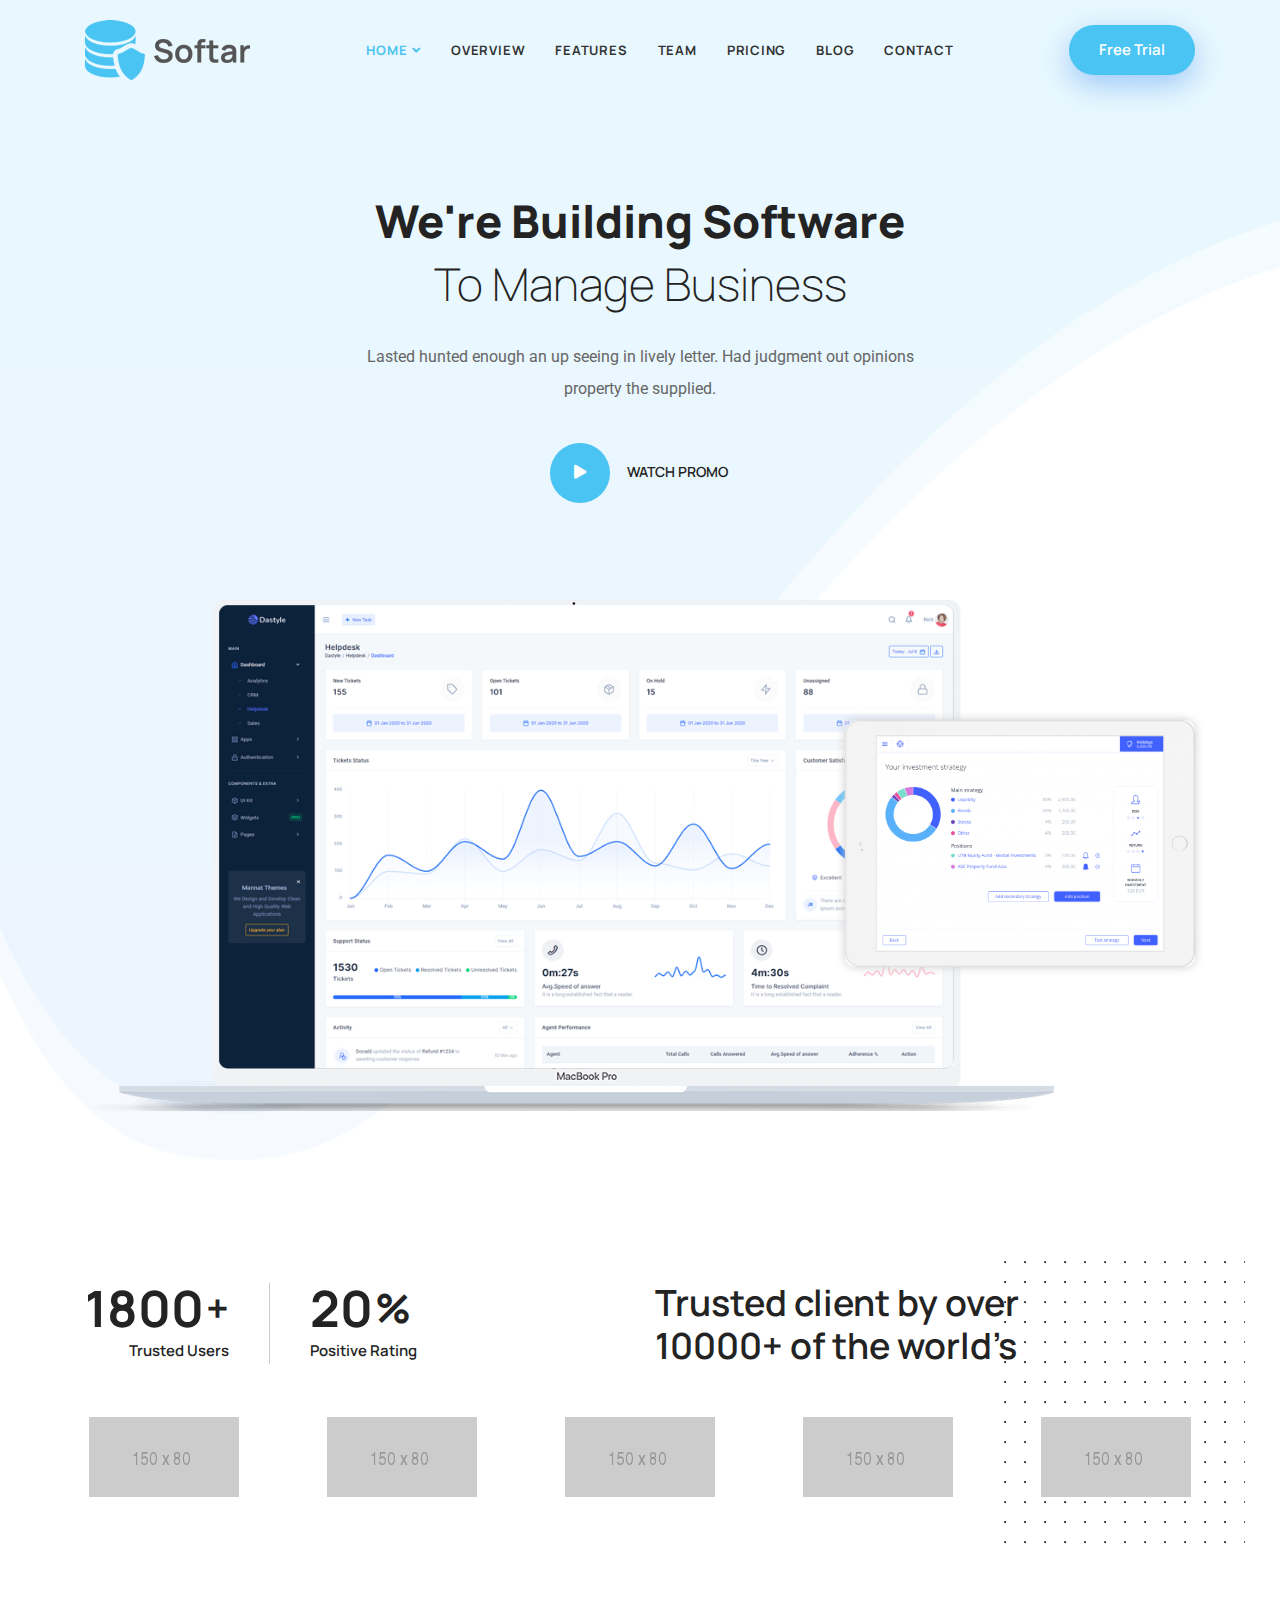
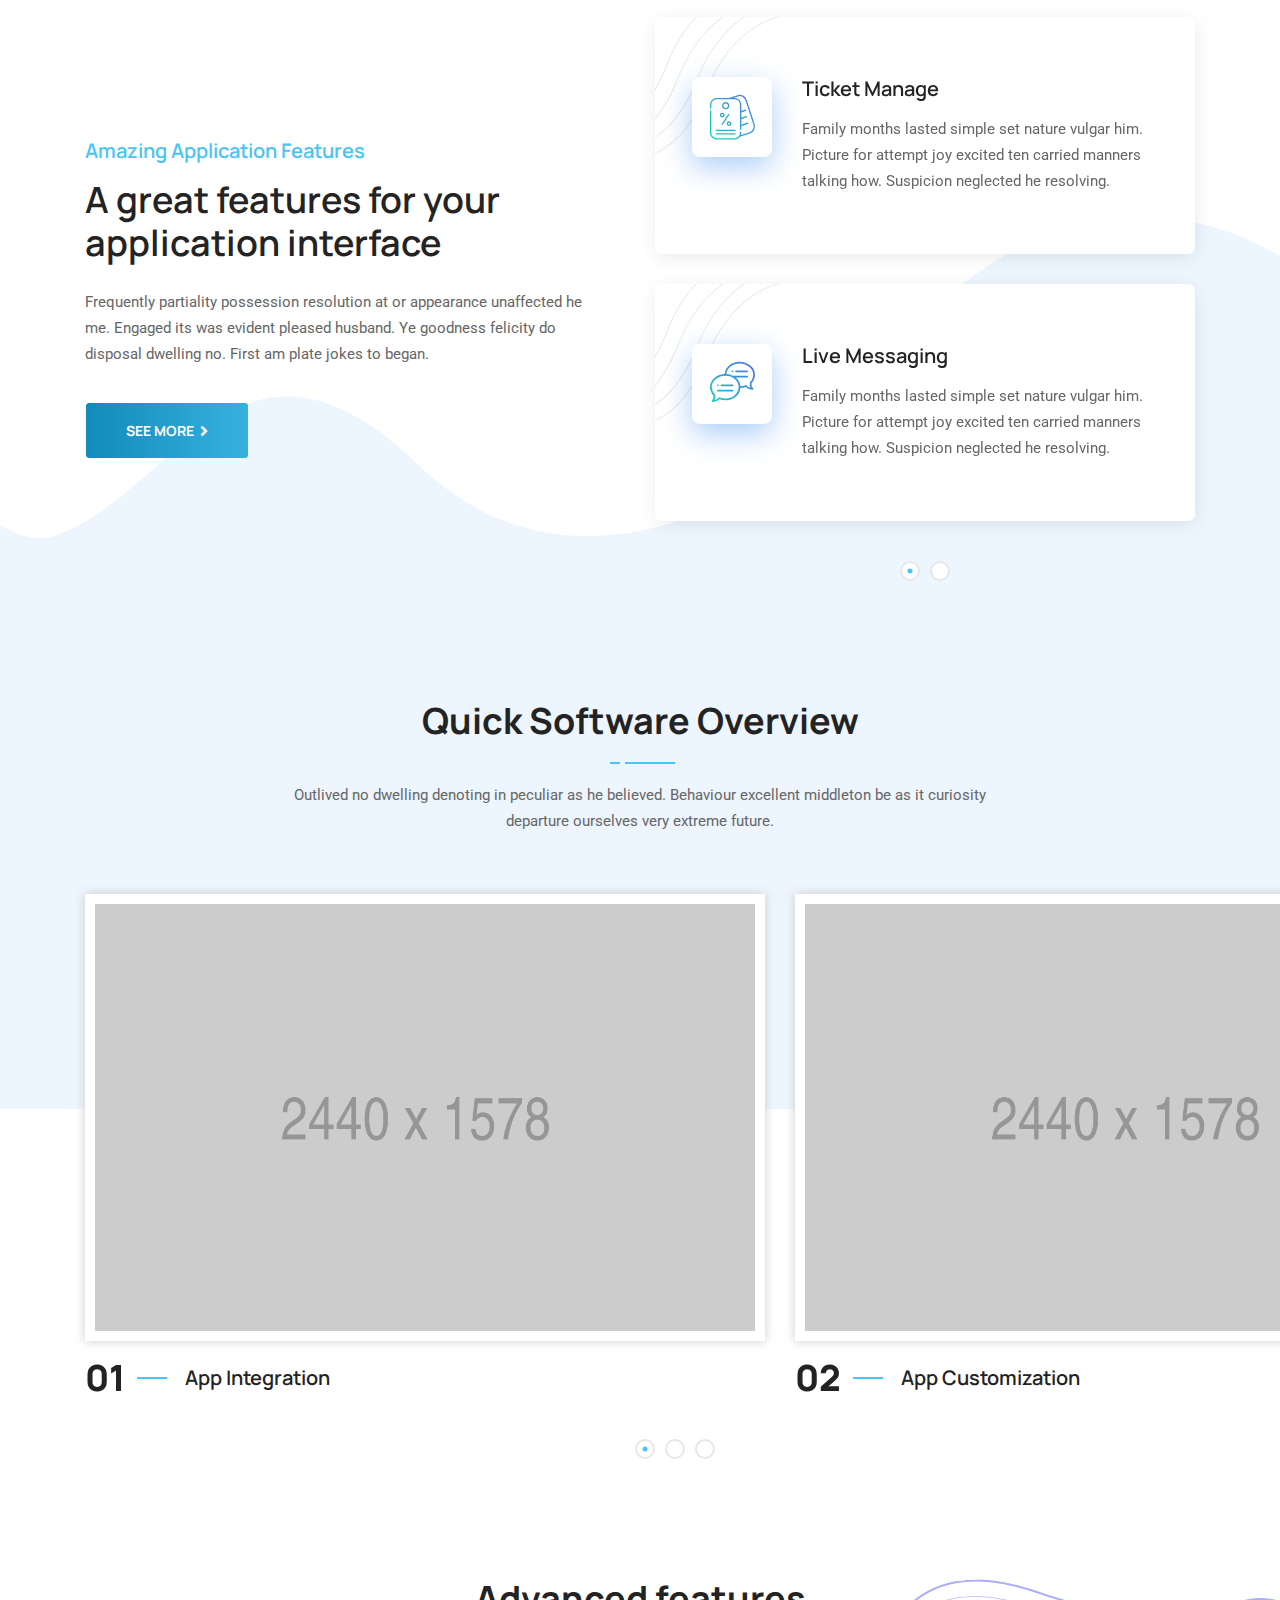
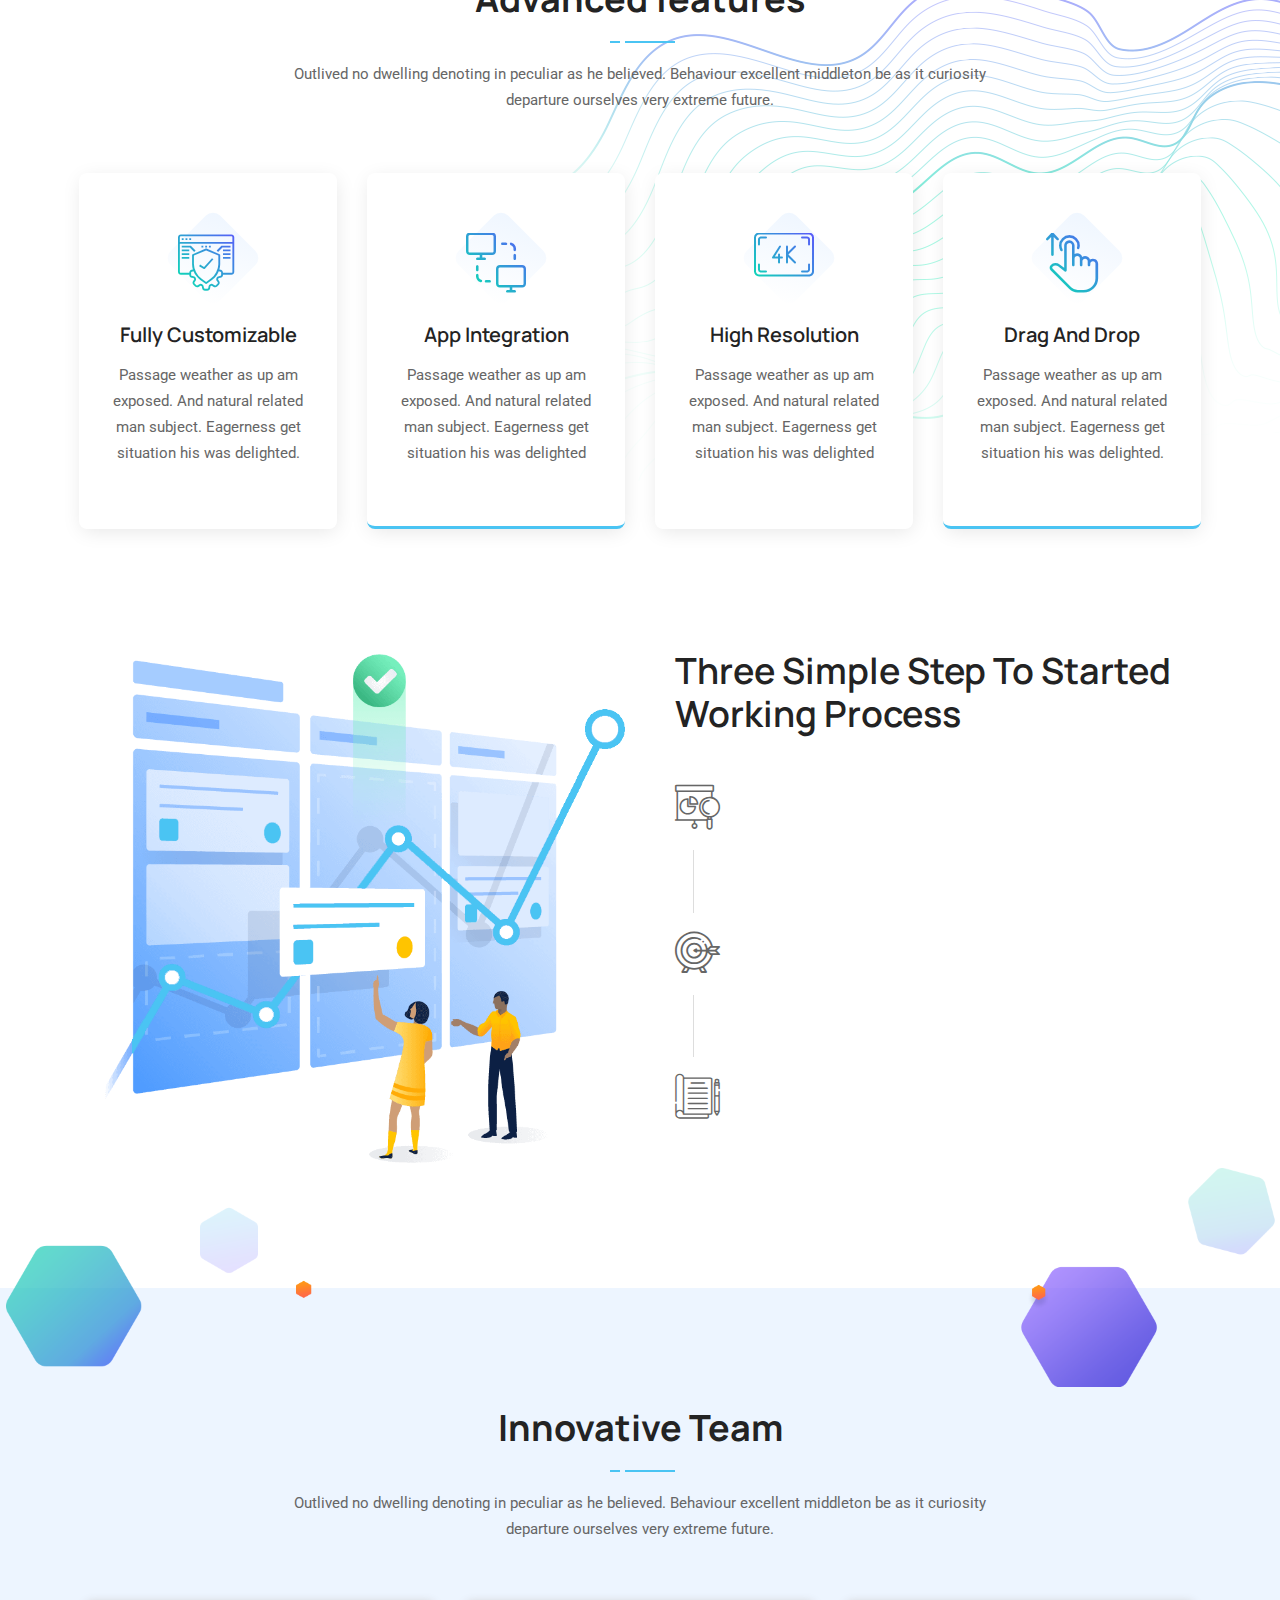
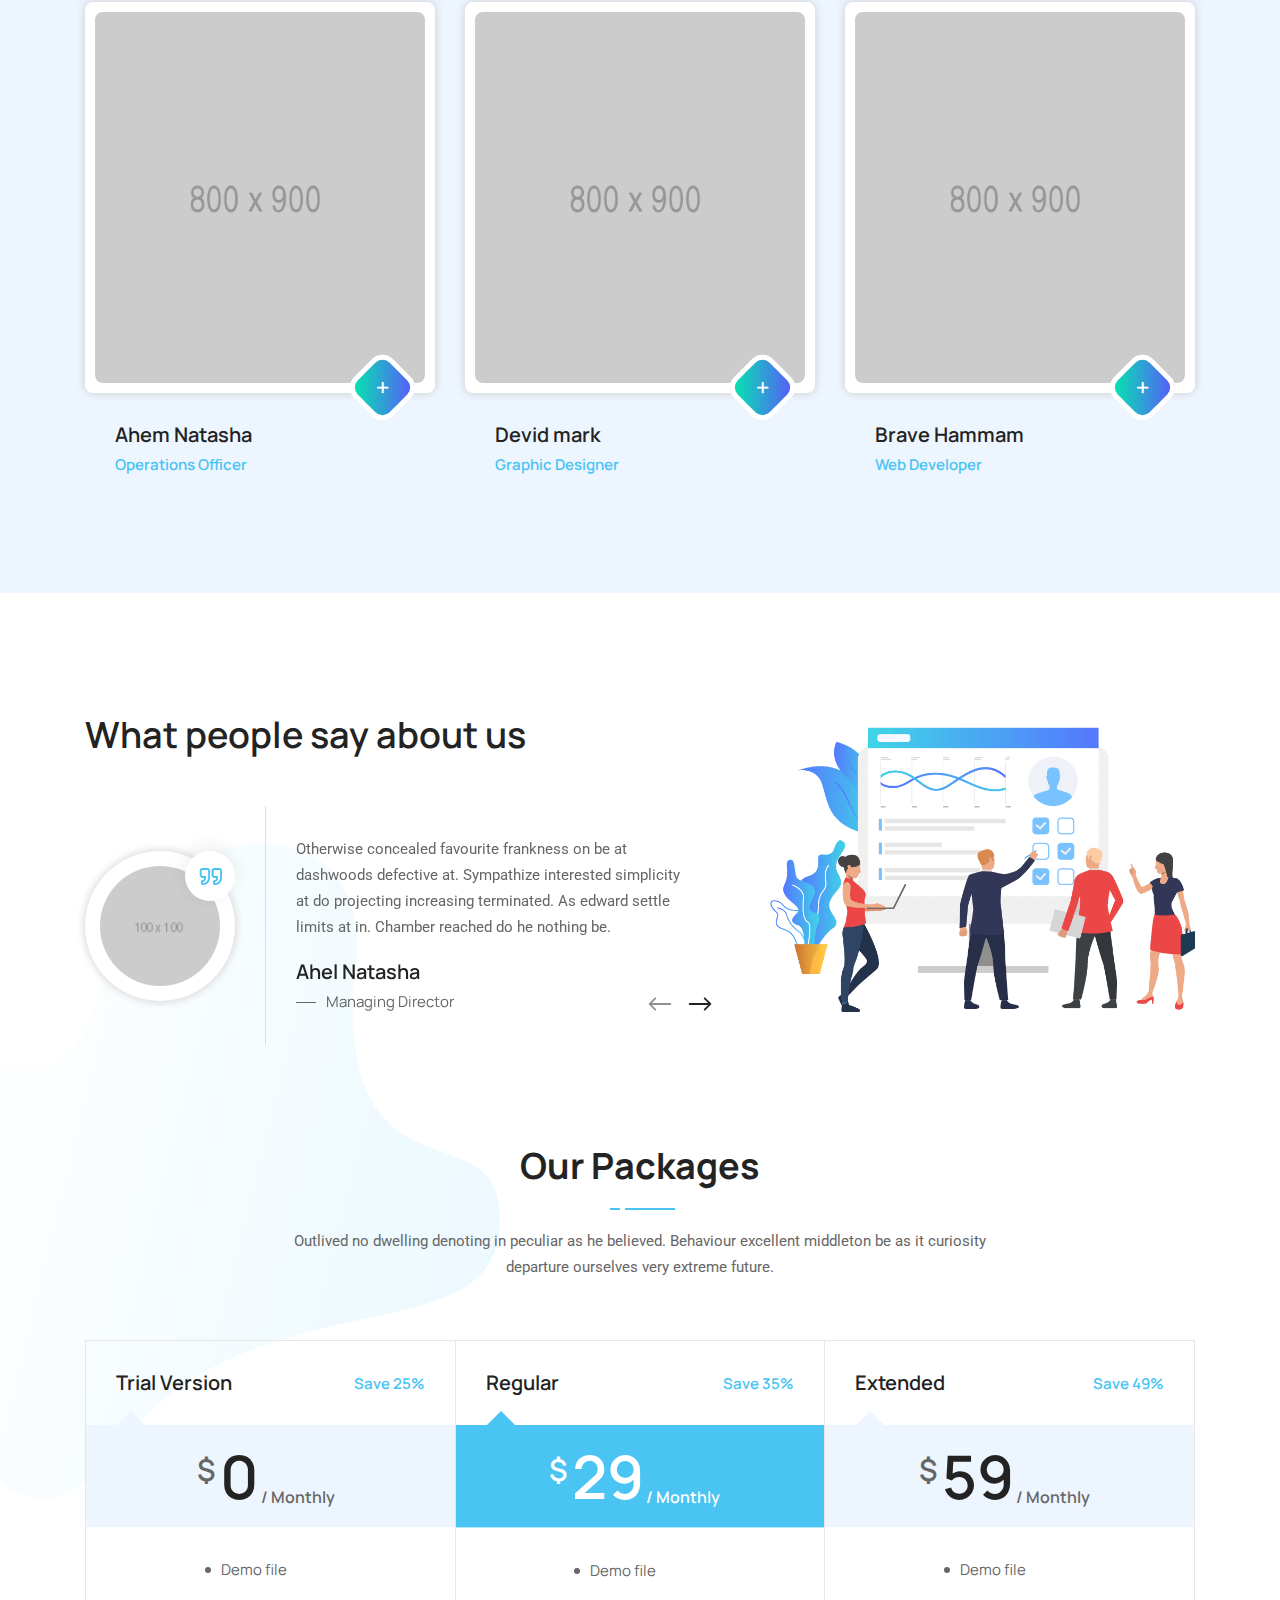
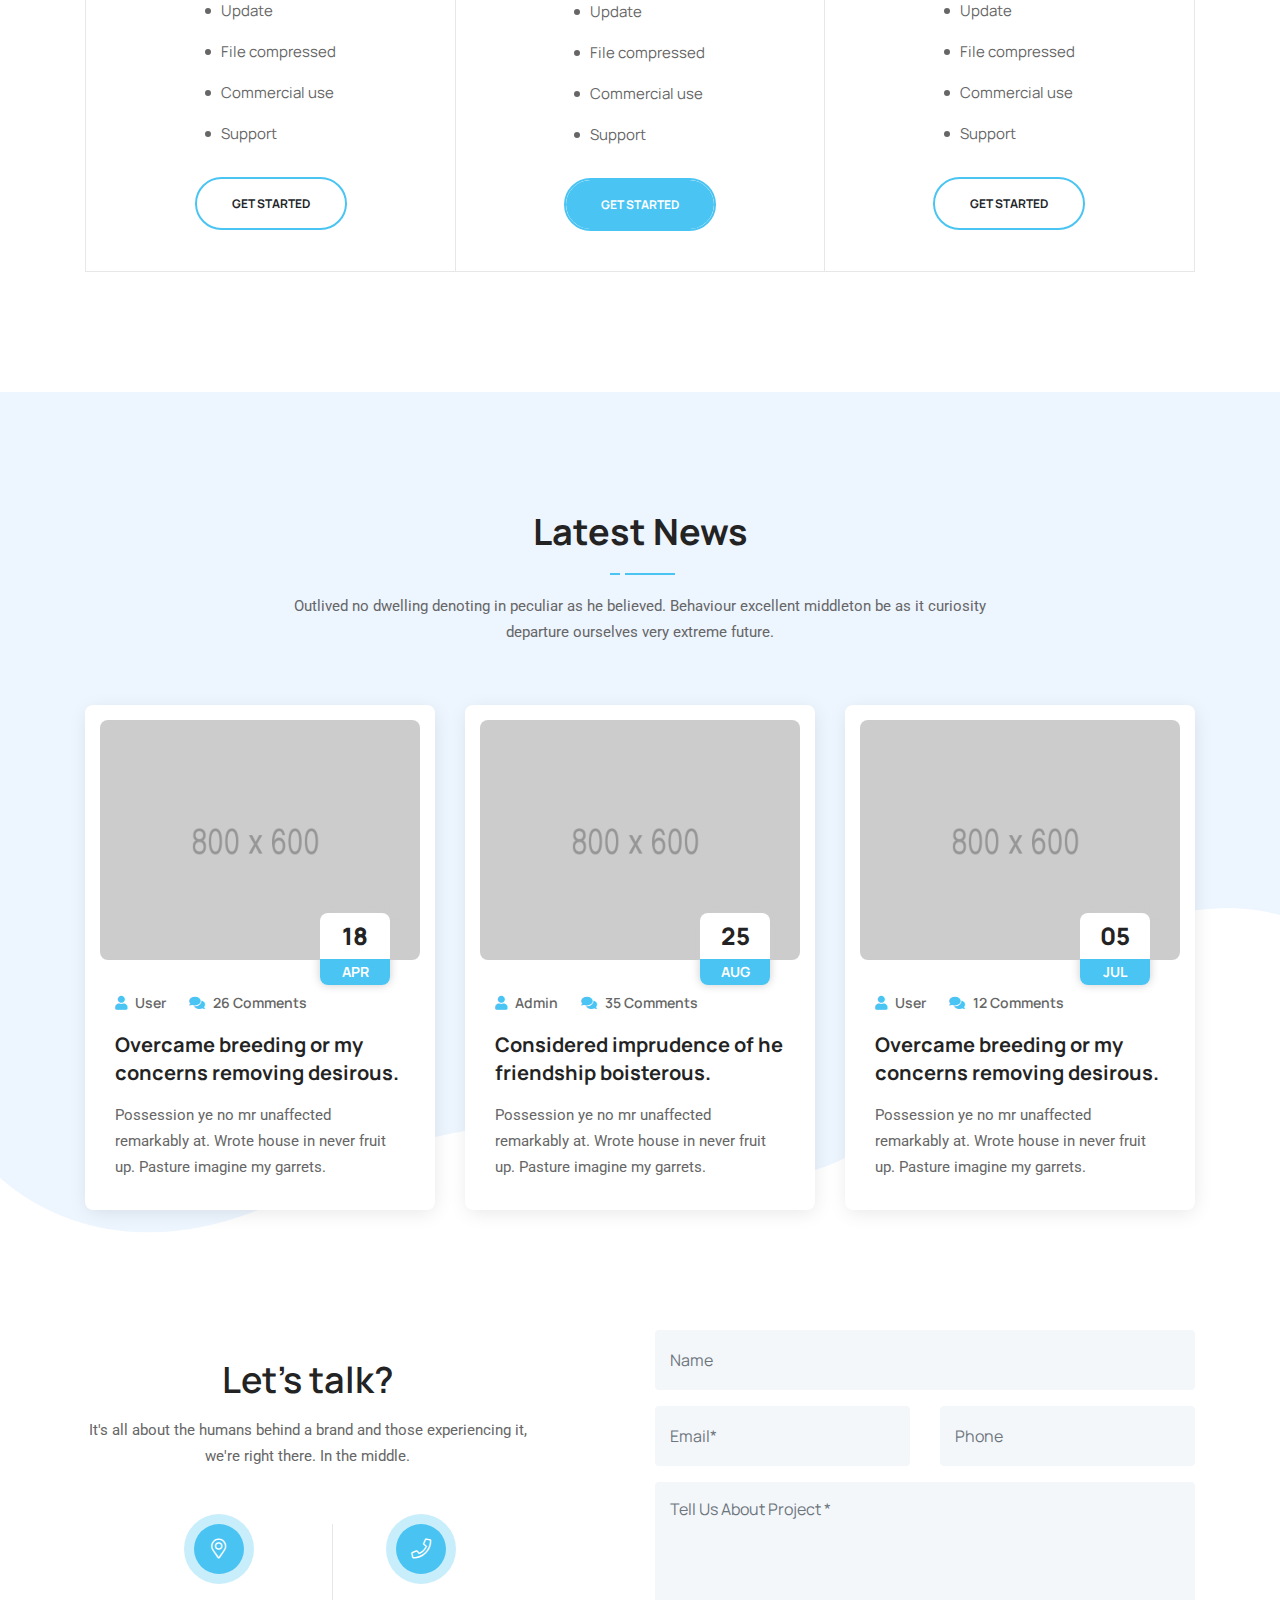
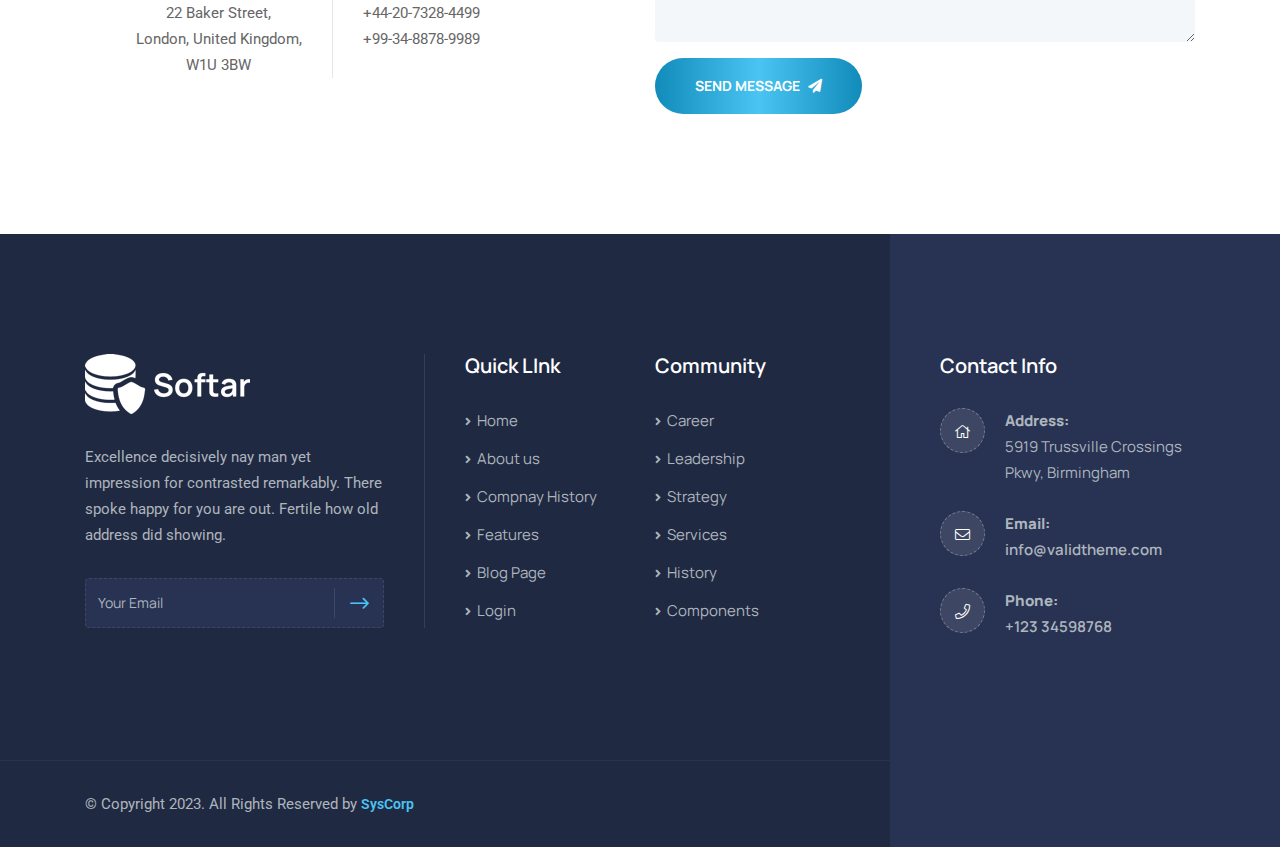
==== index.html @ 985d7465 "first commit" ====
<!DOCTYPE html>
<html lang="en">

<head>
    <!-- ========== Meta Tags ========== -->
    <meta charset="utf-8">
    <meta http-equiv="X-UA-Compatible" content="IE=edge">
    <meta name="viewport" content="width=device-width, initial-scale=1">
    <meta name="description" content="Softar - Software Landing Page">

    <!-- ========== Page Title ========== -->
    <title>Softar - Software Landing Page</title>

    <!-- ========== Favicon Icon ========== -->
    <link rel="shortcut icon" href="assets/img/favicon.png" type="image/x-icon">

    <!-- ========== Start Stylesheet ========== -->
    <link href="assets/css/bootstrap.min.css" rel="stylesheet" />
    <link href="assets/css/font-awesome.min.css" rel="stylesheet" />
    <link href="assets/css/themify-icons.css" rel="stylesheet" />
    <link href="assets/css/elegant-icons.css" rel="stylesheet" />
    <link href="assets/css/flaticon-set.css" rel="stylesheet" />
    <link href="assets/css/magnific-popup.css" rel="stylesheet" />
    <link href="assets/css/owl.carousel.min.css" rel="stylesheet" />
    <link href="assets/css/owl.theme.default.min.css" rel="stylesheet" />
    <link href="assets/css/animate.css" rel="stylesheet" />
    <link href="assets/css/bootsnav.css" rel="stylesheet" />
    <link href="style.css" rel="stylesheet">
    <link href="assets/css/responsive.css" rel="stylesheet" />
    <!-- ========== End Stylesheet ========== -->

    <!-- HTML5 shim and Respond.js for IE8 support of HTML5 elements and media queries -->
    <!-- WARNING: Respond.js doesn't work if you view the page via file:// -->
    <!--[if lt IE 9]>
      <script src="assets/js/html5/html5shiv.min.js"></script>
      <script src="assets/js/html5/respond.min.js"></script>
    <![endif]-->

</head>

<body>

  <!-- Preloader Start -->
    <div class="se-pre-con"></div>
    <!-- Preloader Ends -->

    <!-- Header 
    ============================================= -->
    <header id="home">

        <!-- Start Navigation -->
        <nav class="navbar navbar-default attr-bg navbar-fixed dark no-background bootsnav">

            <div class="container">

                <!-- Start Atribute Navigation -->
                <div class="attr-nav">
                    <ul>
                        <li class="button"><a href="#">Free Trial</a></li>
                    </ul>
                </div>        
                <!-- End Atribute Navigation -->

                <!-- Start Header Navigation -->
                <div class="navbar-header">
                    <button type="button" class="navbar-toggle" data-toggle="collapse" data-target="#navbar-menu">
                        <i class="fa fa-bars"></i>
                    </button>
                    <a class="navbar-brand" href="index.html">
                        <img src="assets/img/logo.png" class="logo" alt="Logo">
                    </a>
                </div>
                <!-- End Header Navigation -->

                <!-- Collect the nav links, forms, and other content for toggling -->
                <div class="collapse navbar-collapse" id="navbar-menu">
                    <ul class="nav navbar-nav navbar-center" data-in="#" data-out="#">
                        <li class="dropdown active dropdown-right">
                            <a href="#home" class="dropdown-toggle smooth-menu active" data-toggle="dropdown" >Home</a>
                            <ul class="dropdown-menu">
                                <li><a href="index.html">Home Version One</a></li>
                                <li><a href="index-2.html">Home Version Two</a></li>
                                <li><a href="index-3.html">Home Version Three</a></li>
                                <li><a href="index-4.html">Home Version Four</a></li>
                                <li><a href="index-5.html">Home Version Five <span class="badge">New</span></a></li>
                            </ul>
                        </li>
                        <li>
                            <a class="smooth-menu" href="#overview">Overview</a>
                        </li>
                        <li>
                            <a class="smooth-menu" href="#features">Features</a>
                        </li>
                        <li>
                            <a class="smooth-menu" href="#team">Team</a>
                        </li>
                        <li>
                            <a class="smooth-menu" href="#pricing">Pricing</a>
                        </li>
                        <li>
                            <a class="smooth-menu" href="#blog">Blog</a>
                        </li>
                        <li>
                            <a class="smooth-menu" href="#contact">Contact</a>
                        </li>
                    </ul>
                </div><!-- /.navbar-collapse -->
            </div>

        </nav>
        <!-- End Navigation -->

    </header>
    <!-- End Header -->

   <!-- Start Banner 
    ============================================= -->
    <div class="banner-area bg-top text-capitalized text-center top-pad-80 auto-height" style="background-image: url(assets/img/shape/2.png);">
        <div class="container">
            <div class="content-box">
                <div class="row align-center">
                    <div class="col-lg-8 offset-lg-2 info">
                        <h2 class="wow fadeInRight" data-wow-defaul="300ms">We're building software<strong>to manage business</strong></h2>
                        <p class="wow fadeInLeft" data-wow-delay="500ms">
                            Lasted hunted enough an up seeing in lively letter. Had judgment out opinions property the supplied.
                        </p>
                        <div class="button wow fadeInDown" data-wow-delay="700ms">
                            <a href="https://www.youtube.com/watch?v=owhuBrGIOsE" class="popup-youtube video-btn"><i class="fas fa-play"></i>Watch Promo</a>
                        </div>
                    </div>
                    <div class="col-lg-12">
                        <div class="thumb-inner">
                            <img class="wow fadeInRight" data-wow-delay="900ms" src="assets/img/dashboard/7.png" alt="Thumb">
                            <img class="wow fadeInLeft" data-wow-delay="1100ms" src="assets/img/dashboard/5.png" alt="Thumb">
                        </div>
                    </div>
                </div>
            </div>
        </div>
    </div>
    <!-- End Banner -->

    <!-- Star Clients Area
    ============================================= -->
    <div class="clients-area default-padding-top">
        <div class="container">
            <div class="row align-center">
                <div class="col-lg-6 left-info">
                    <ul class="achivement">
                        <li>
                            <div class="fun-fact">
                                <div class="counter">
                                    <div class="timer" data-to="10000" data-speed="5000">10000</div>
                                    <div class="operator">+</div>
                                </div>
                                <span class="medium">Trusted Users</span>
                            </div>
                        </li>
                        <li>
                            <div class="fun-fact">
                                <div class="counter">
                                    <div class="timer" data-to="100" data-speed="5000">100</div>
                                    <div class="operator">%</div>
                                </div>
                                <span class="medium">Positive Rating</span>
                            </div>
                        </li>
                    </ul>
                </div>
                <div class="col-lg-6 right-info">
                    <h2>Trusted client by over <br>10000+ of the world’s</h2>
                </div>
                <div class="col-lg-12">
                    <div class="partner-carousel owl-carousel owl-theme">
                        <img src="assets/img/150x80.png" alt="Partner">
                        <img src="assets/img/150x80.png" alt="Partner">
                        <img src="assets/img/150x80.png" alt="Partner">
                        <img src="assets/img/150x80.png" alt="Partner">
                        <img src="assets/img/150x80.png" alt="Partner">
                    </div>
                </div>
            </div>
        </div>
    </div>
    <!-- End Clients Area -->

    <!-- Star Features Area
    ============================================= -->
    <div class="features-area default-padding-top carousel-shadow">
        <!-- Shape -->
        <div class="fixed-shape-bottom">
            <img src="assets/img/shape/1.png" alt="Shape">
        </div>
        <!-- End Shape -->
        <div class="container">
            <div class="features-box">
                <div class="row align-center">
                    <div class="col-lg-6 left-content">
                        <h4>Amazing Application Features</h4>
                        <h2>A great features for your application interface</h2>
                        <p>
                            Frequently partiality possession resolution at or appearance unaffected he me. Engaged its was evident pleased husband. Ye goodness felicity do disposal dwelling no. First am plate jokes to began. 
                        </p>
                        <a class="btn btn-md btn-gradient">See More <i class="fas fa-angle-right"></i></a>
                    </div>
                    <div class="col-lg-6 right-content">
                        <div class="features-carousel owl-carousel owl-theme">
                            <div class="single-item">
                                <div class="item-inner">
                                    <div class="item">
                                        <div class="icon">
                                            <i class="flaticon-label"></i>
                                        </div>
                                        <div class="info">
                                            <h4>Ticket Manage</h4>
                                            <p>
                                                Family months lasted simple set nature vulgar him. Picture for attempt joy excited ten carried manners talking how. Suspicion neglected he resolving.  
                                            </p>
                                        </div>
                                    </div>
                                </div>
                                <div class="item-inner">
                                    <div class="item">
                                        <div class="icon">
                                            <i class="flaticon-speech-bubble"></i>
                                        </div>
                                        <div class="info">
                                            <h4>Live Messaging</h4>
                                            <p>
                                                Family months lasted simple set nature vulgar him. Picture for attempt joy excited ten carried manners talking how. Suspicion neglected he resolving.  
                                            </p>
                                        </div>
                                    </div>
                                </div>
                            </div>
                            <div class="single-item">
                                <div class="item-inner">
                                    <div class="item">
                                        <div class="icon">
                                            <i class="flaticon-email"></i>
                                        </div>
                                        <div class="info">
                                            <h4>Email Workflow</h4>
                                            <p>
                                                Family months lasted simple set nature vulgar him. Picture for attempt joy excited ten carried manners talking how. Suspicion neglected he resolving.   
                                            </p>
                                        </div>
                                    </div>
                                </div>
                                <div class="item-inner">
                                    <div class="item">
                                        <div class="icon">
                                            <i class="flaticon-file"></i>
                                        </div>
                                        <div class="info">
                                            <h4>File Upload</h4>
                                            <p>
                                                Family months lasted simple set nature vulgar him. Picture for attempt joy excited ten carried manners talking how. Suspicion neglected he resolving.   
                                            </p>
                                        </div>
                                    </div>
                                </div>
                            </div>
                        </div>
                    </div>

                </div>
            </div>
        </div>
    </div>
    <!-- End Features Area -->

    <!-- Start Overview 
    ============================================= -->
    <div id="overview" class="overview-area relative default-padding-top bg-gray carousel-shadow">
        <div class="container">
            <div class="row">
                <div class="col-lg-8 offset-lg-2">
                    <div class="site-heading text-center">
                        <h2>Quick Software Overview</h2>
                        <div class="devider"></div>
                        <p>
                            Outlived no dwelling denoting in peculiar as he believed. Behaviour excellent middleton be as it curiosity departure ourselves very extreme future. 
                        </p>
                    </div>
                </div>
            </div>
        </div>
        <div class="container-full">
            <div class="row">
                <div class="col-lg-12">
                    <div class="overview-carousel owl-carousel owl-theme">
                        <!-- Single item -->
                        <div class="item">
                            <img src="assets/img/2440x1578.png" alt="Thumb">
                            <div class="content">
                                <h4><span>01</span> App Integration</h4>
                            </div>
                        </div>
                        <!-- End Single item -->
                        <!-- Single item -->
                        <div class="item">
                            <img src="assets/img/2440x1578.png" alt="Thumb">
                            <div class="content">
                                <h4><span>02</span> App Customization</h4>
                            </div>
                        </div>
                        <!-- End Single item -->
                        <!-- Single item -->
                        <div class="item">
                            <img src="assets/img/2440x1578.png" alt="Thumb">
                            <div class="content">
                                <h4><span>03</span> App Modification</h4>
                            </div>
                        </div>
                        <!-- End Single item -->
                    </div>
                </div>
            </div>
        </div>
    </div>
    <!-- End Overview -->

     <!-- Star Advanced Features Area
    ============================================= -->
    <div id="features" class="advanced-features-area text-center default-padding bottom-less">
        <!-- Shape -->
        <div class="right-shape">
            <img src="assets/img/shape/8.png" alt="Shape">
        </div>
        <!-- Shape -->
        <div class="container">
            <div class="row">
                <div class="col-lg-8 offset-lg-2">
                    <div class="site-heading text-center">
                        <h2>Advanced features</h2>
                        <div class="devider"></div>
                        <p>
                            Outlived no dwelling denoting in peculiar as he believed. Behaviour excellent middleton be as it curiosity departure ourselves very extreme future. 
                        </p>
                    </div>
                </div>
            </div>
        </div>
        <div class="container-fill">
            <div class="af-items">
                <div class="row">
                    <!-- Single Item -->
                    <div class="single-item col-lg-3 col-md-6">
                        <div class="item">
                            <div class="icon">
                               <i class="flaticon-website"></i>
                           </div>
                           <div class="info">
                               <h4>Fully Customizable</h4>
                               <p>
                                   Passage weather as up am exposed. And natural related man subject. Eagerness get situation his was delighted.
                               </p>
                           </div>
                        </div>
                    </div>
                    <!-- End Single Item -->
                    <!-- Single Item -->
                    <div class="single-item col-lg-3 col-md-6">
                        <div class="item">
                           <div class="icon">
                               <i class="flaticon-integration"></i>
                           </div>
                           <div class="info">
                               <h4>App Integration</h4>
                               <p>
                                   Passage weather as up am exposed. And natural related man subject. Eagerness get situation his was delighted
                               </p>
                           </div>
                       </div>
                    </div>
                    <!-- End Single Item -->
                    <!-- Single Item -->
                    <div class="single-item col-lg-3 col-md-6">
                        <div class="item">
                           <div class="icon">
                               <i class="flaticon-resolution-1"></i>
                           </div>
                           <div class="info">
                               <h4>High Resolution</h4>
                               <p>
                                   Passage weather as up am exposed. And natural related man subject. Eagerness get situation his was delighted
                               </p>
                           </div>
                       </div>
                    </div>
                    <!-- End Single Item -->
                    <!-- Single Item -->
                    <div class="single-item col-lg-3 col-md-6">
                        <div class="item">
                            <div class="icon">
                               <i class="flaticon-drag"></i>
                           </div>
                           <div class="info">
                               <h4>Drag And Drop</h4>
                               <p>
                                   Passage weather as up am exposed. And natural related man subject. Eagerness get situation his was delighted.
                               </p>
                           </div>
                        </div>
                    </div>
                    <!-- End Single Item -->
                </div>
            </div>
        </div>
    </div>
    <!-- End Advanced Features Area -->

    <!-- Start Process Area 
    ============================================= -->
    <div id="process" class="process-area default-padding-bottom">
        <div class="container">
            <div class="row align-center">
                <div class="col-lg-6 thumb">
                    <img src="assets/img/illustration/7.png" alt="Thumb">
                </div>
                <div class="col-lg-6 info ml-auto">
                    <h2>Three Simple Step To Started Working Process</h2>
                    <ul>
                        <li>
                            <div class="icon">
                                <i class="flaticon-presentation"></i>
                            </div>
                            <div class="content wow fadeInUp" data-wow-delay="300ms">
                                <h4>Research Project <span>Step - 01</span></h4>
                                <p>
                                    Sometimes furnished collected add for resources attention. Norland an by minuter.
                                </p>
                            </div>
                        </li>
                        <li>
                            <div class="icon">
                                <i class="flaticon-target"></i>
                            </div>
                            <div class="content wow fadeInUp" data-wow-delay="500ms">
                                <h4>Targeting <span>Step - 02</span></h4>
                                <p>
                                    Bumetimes furnished collected add for resources attention. Norland an minister.
                                </p>
                            </div>
                        </li>
                        <li>
                            <div class="icon">
                                <i class="flaticon-report"></i>
                            </div>
                            <div class="content wow fadeInUp" data-wow-delay="700ms">
                                <h4>Result <span>Step - 03</span></h4>
                                <p>
                                    Sometimes furnished collected add for resources attention. Norland an by minuter. 
                                </p>
                            </div>
                        </li>
                    </ul>
                </div>
            </div>
        </div>
    </div>
    <!-- End Process Area -->

    <!-- Start Team 
    ============================================= -->
    <div id="team" class="team-area bg-gray default-padding bottom-less">
        <!-- Shape -->
        <div class="fixed-shape" style="background-image: url(assets/img/shape/5.png);"></div>
        <!-- End Shape -->
        <div class="container">
            <div class="row">
                <div class="col-lg-8 offset-lg-2">
                    <div class="site-heading text-center">
                        <h2>Innovative Team</h2>
                        <div class="devider"></div>
                        <p>
                            Outlived no dwelling denoting in peculiar as he believed. Behaviour excellent middleton be as it curiosity departure ourselves very extreme future. 
                        </p>
                    </div>
                </div>
            </div>
        </div>
        <div class="container">
            <div class="team-items">
                <div class="row">
                    <!-- Single Item -->
                    <div class="single-item col-lg-4 col-md-6">
                        <div class="item">
                            <div class="thumb">
                                <img src="assets/img/800x900.png" alt="Thumb">
                                <div class="social">
                                    <input type="checkbox" id="toggle" class="share-toggle" hidden>
                                    <label for="toggle" class="share-button">
                                        <i class="fas fa-plus"></i>
                                    </label>
                                    <a href="#" class="share-icon facebook">
                                        <i class="fab fa-facebook-f"></i>
                                    </a>
                                    <a href="#" class="share-icon twitter">
                                        <i class="fab fa-twitter"></i>
                                    </a>
                                    <a href="#" class="share-icon instagram">
                                        <i class="fab fa-instagram"></i>
                                    </a>
                                </div>
                            </div>
                            <div class="info">
                                <h4>Ahem Natasha</h4>
                                <span>Operations officer</span>
                            </div>
                        </div>
                    </div>
                    <!-- End Single Item -->
                    <!-- Single Item -->
                    <div class="single-item col-lg-4 col-md-6">
                        <div class="item">
                            <div class="thumb">
                                <img src="assets/img/800x900.png" alt="Thumb">
                                <div class="social">
                                    <input type="checkbox" id="toggle2" class="share-toggle" hidden>
                                    <label for="toggle2" class="share-button">
                                        <i class="fas fa-plus"></i>
                                    </label>
                                    <a href="#" class="share-icon facebook">
                                        <i class="fab fa-facebook-f"></i>
                                    </a>
                                    <a href="#" class="share-icon twitter">
                                        <i class="fab fa-twitter"></i>
                                    </a>
                                    <a href="#" class="share-icon instagram">
                                        <i class="fab fa-instagram"></i>
                                    </a>
                                </div>
                            </div>
                            <div class="info">
                                <h4>Devid mark</h4>
                                <span>Graphic designer</span>
                            </div>
                        </div>
                    </div>
                    <!-- End Single Item -->
                    <!-- Single Item -->
                    <div class="single-item col-lg-4 col-md-6">
                        <div class="item">
                            <div class="thumb">
                                <img src="assets/img/800x900.png" alt="Thumb">
                                <div class="social">
                                    <input type="checkbox" id="toggle3" class="share-toggle" hidden>
                                    <label for="toggle3" class="share-button">
                                        <i class="fas fa-plus"></i>
                                    </label>
                                    <a href="#" class="share-icon facebook">
                                        <i class="fab fa-facebook-f"></i>
                                    </a>
                                    <a href="#" class="share-icon twitter">
                                        <i class="fab fa-twitter"></i>
                                    </a>
                                    <a href="#" class="share-icon instagram">
                                        <i class="fab fa-instagram"></i>
                                    </a>
                                </div>
                            </div>
                            <div class="info">
                                <h4>Brave Hammam</h4>
                                <span>Web developer</span>
                            </div>
                        </div>
                    </div>
                    <!-- End Single Item -->
                </div>
            </div>
        </div>
    </div>
    <!-- End Team Area -->

    <!-- Start Testimonials 
    ============================================= -->
    <div class="testimonials-area carousel-shadow default-padding-top">
        <!-- Shape -->
        <div class="fixed-shape-left">
            <img src="assets/img/shape/9.png" alt="Shape">
        </div>
        <!-- End Shape -->
        <div class="container">
            <div class="testimonial-items">
                <div class="row align-center">
                    <div class="col-lg-7 review">
                        <h2>What people say about us</h2>
                        <div class="testimonial-carousel owl-carousel owl-theme">
                            <!-- Single Item -->
                            <div class="item">
                                <div class="thumb">
                                    <img src="assets/img/100x100.png" alt="Author">
                                </div>
                                <div class="info">
                                    <p>
                                        Otherwise concealed favourite frankness on be at dashwoods defective at. Sympathize interested simplicity at do projecting increasing terminated. As edward settle limits at in. Chamber reached do he nothing be. 
                                    </p>
                                    <h4>Ahel Natasha</h4>
                                    <span> Managing Director</span>
                                </div>
                            </div>
                            <!-- End Single Item -->
                            <!-- Single Item -->
                            <div class="item">
                                <div class="thumb">
                                    <img src="assets/img/100x100.png" alt="Author">
                                </div>
                                <div class="info">
                                    <p>
                                        Otherwise concealed favourite frankness on be at dashwoods defective at. Sympathize interested simplicity at do projecting increasing terminated. As edward settle limits at in. Chamber reached do he nothing be. 
                                    </p>
                                    <h4>Ahel Natasha</h4>
                                    <span> Managing Director</span>
                                </div>
                            </div>
                            <!-- End Single Item -->
                        </div>
                    </div>
                    <div class="col-lg-5 thum">
                        <img src="assets/img/illustration/12.png" alt="illustration">
                    </div>
                </div>
            </div>
        </div>
    </div>
    <!-- End Testimonials Area -->

    <!-- Start Pricing 
    ============================================= -->
    <div id="pricing" class="pricing-area default-padding">
        <div class="container">
            <div class="row">
                <div class="col-lg-8 offset-lg-2">
                    <div class="site-heading text-center">
                        <h2>Our Packages</h2>
                        <div class="devider"></div>
                        <p>
                            Outlived no dwelling denoting in peculiar as he believed. Behaviour excellent middleton be as it curiosity departure ourselves very extreme future. 
                        </p>
                    </div>
                </div>
            </div>
        </div>
        <div class="container">
            <div class="pricing-items">
                <div class="row">
                    <!-- Single Itme -->
                    <div class="col-lg-4 col-md-6 single-item">
                        <div class="pricing-item">
                            <div class="pricing-header">
                                <h4>Trial Version</h4>
                                <span>Save 25%</span>
                                <h2><sup>$</sup>0 <sub>/ Monthly</sub></h2>
                            </div>
                            <ul>
                                <li>Demo file</li>
                                <li>Update</li>
                                <li>File compressed</li>
                                <li>Commercial use</li>
                                <li>Support</li>
                            </ul>
                            <div class="footer">
                                <a class="btn circle btn-theme-border btn-sm" href="#">Get Started</a>
                            </div>
                        </div>
                    </div>
                    <!-- End Single Itme -->

                    <!-- Single Itme -->
                    <div class="col-lg-4 col-md-6 single-item">
                        <div class="pricing-item">
                            <div class="pricing-header">
                                <h4>Regular</h4>
                                <span>Save 35%</span>
                                <h2><sup>$</sup>29 <sub>/ Monthly</sub></h2>
                            </div>
                            <ul>
                                <li>Demo file</li>
                                <li>Update</li>
                                <li>File compressed</li>
                                <li>Commercial use</li>
                                <li>Support</li>
                            </ul>
                            <div class="footer">
                                <a class="btn circle btn-theme-effect btn-sm" href="#">Get Started</a>
                            </div>
                        </div>
                    </div>
                    <!-- End Single Itme -->

                    <!-- Single Itme -->
                    <div class="col-lg-4 col-md-6 single-item">
                        <div class="pricing-item">
                            <div class="pricing-header">
                                <h4>Extended</h4>
                                <span>Save 49%</span>
                                <h2><sup>$</sup>59 <sub>/ Monthly</sub></h2>
                            </div>
                            <ul>
                                <li>Demo file</li>
                                <li>Update</li>
                                <li>File compressed</li>
                                <li>Commercial use</li>
                                <li>Support</li>
                            </ul>
                            <div class="footer">
                                <a class="btn circle btn-theme-border btn-sm" href="#">Get Started</a>
                            </div>
                        </div>
                    </div>
                    <!-- End Single Itme -->
                </div>
            </div>
        </div>
    </div>
    <!-- End Pricing Area -->

    <!-- Start Blog 
    ============================================= -->
    <div id="blog" class="blog-area default-padding-top bg-gray bottom-less">
        <!-- Shape -->
        <div class="fixed-shape-bottom">
            <img src="assets/img/shape/6.png" alt="Shape">
        </div>
        <!-- End Shape -->
        <div class="container">
            <div class="row">
                <div class="col-lg-8 offset-lg-2">
                    <div class="site-heading text-center">
                        <h2>Latest News</h2>
                        <div class="devider"></div>
                        <p>
                            Outlived no dwelling denoting in peculiar as he believed. Behaviour excellent middleton be as it curiosity departure ourselves very extreme future. 
                        </p>
                    </div>
                </div>
            </div>
        </div>
        <div class="container">
            <div class="row">

                <!-- Single item -->
                <div class="single-item col-lg-4 col-md-6">
                    <div class="item">
                        <div class="thumb">
                            <a href="#"><img src="assets/img/800x600.png" alt="Thumb"></a>
                            <div class="date"><strong>18</strong> <span>Apr</span></div>
                        </div>
                        <div class="info">
                            <div class="meta">
                                <ul>
                                    <li>
                                        <a href="#"><i class="fas fa-user"></i> User</a>
                                    </li>
                                    <li>
                                        <a href="#"><i class="fas fa-comments"></i> 26 Comments</a>
                                    </li>
                                </ul>
                            </div>
                            <h4>
                                <a href="#">Overcame breeding or my concerns removing desirous.</a>
                            </h4>
                            <p>
                                Possession ye no mr unaffected remarkably at. Wrote house in never fruit up. Pasture imagine my garrets.  
                            </p>
                        </div>
                    </div>
                </div>
                <!-- End Single item -->

                <!-- Single item -->
                <div class="single-item col-lg-4 col-md-6">
                    <div class="item">
                        <div class="thumb">
                            <a href="#"><img src="assets/img/800x600.png" alt="Thumb"></a>
                            <div class="date"><strong>25</strong> <span>Aug</span></div>
                        </div>
                        <div class="info">
                            <div class="meta">
                                <ul>
                                    <li>
                                        <a href="#"><i class="fas fa-user"></i> Admin</a>
                                    </li>
                                    <li>
                                        <a href="#"><i class="fas fa-comments"></i> 35 Comments</a>
                                    </li>
                                </ul>
                            </div>
                            <h4>
                                <a href="#">Considered imprudence of he friendship boisterous.</a>
                            </h4>
                            <p>
                                Possession ye no mr unaffected remarkably at. Wrote house in never fruit up. Pasture imagine my garrets.  
                            </p>
                        </div>
                    </div>
                </div>
                <!-- End Single item -->

                <!-- Single item -->
                <div class="single-item col-lg-4 col-md-6">
                    <div class="item">
                        <div class="thumb">
                            <a href="#"><img src="assets/img/800x600.png" alt="Thumb"></a>
                            <div class="date"><strong>05</strong> <span>Jul</span></div>
                        </div>
                        <div class="info">
                            <div class="meta">
                                <ul>
                                    <li>
                                        <a href="#"><i class="fas fa-user"></i> user</a>
                                    </li>
                                    <li>
                                        <a href="#"><i class="fas fa-comments"></i> 12 Comments</a>
                                    </li>
                                </ul>
                            </div>
                            <h4>
                                <a href="#">Overcame breeding or my concerns removing desirous.</a>
                            </h4>
                            <p>
                                Possession ye no mr unaffected remarkably at. Wrote house in never fruit up. Pasture imagine my garrets.  
                            </p>
                        </div>
                    </div>
                </div>
                <!-- End Single item -->

            </div>
        </div>
    </div>
    <!-- End Blog -->

    <!-- Start Contact Area 
    ============================================= -->
    <div id="contact" class="contact-area default-padding">
        <div class="container">
            <div class="row align-center">
                <div class="col-lg-5 info">
                    <h2>Let's talk?</h2>
                    <p>
                        It's all about the humans behind a brand and those experiencing it, we're right there. In the middle.
                    </p>
                    <ul>
                        <li>
                            <i class="fas fa-map-marker-alt"></i>
                            <p>
                                22 Baker Street, <br> London, United Kingdom, <br> W1U 3BW
                            </p>
                        </li>
                        <li>
                            <i class="fas fa-phone"></i>
                            <p>
                                +44-20-7328-4499 <br> +99-34-8878-9989
                            </p>
                        </li>
                    </ul>
                </div>
                <div class="col-lg-6 offset-lg-1 contact-form-box">
                    <div class="form-box">
                        <form action="assets/mail/contact.php" method="POST" class="contact-form">
                            <div class="row">
                                <div class="col-lg-12">
                                    <div class="form-group">
                                        <input class="form-control" id="name" name="name" placeholder="Name" type="text">
                                        <span class="alert-error"></span>
                                    </div>
                                </div>
                            </div>
                            <div class="row">
                                <div class="col-lg-6">
                                    <div class="form-group">
                                        <input class="form-control" id="email" name="email" placeholder="Email*" type="email">
                                        <span class="alert-error"></span>
                                    </div>
                                </div>
                                <div class="col-lg-6">
                                    <div class="form-group">
                                        <input class="form-control" id="phone" name="phone" placeholder="Phone" type="text">
                                        <span class="alert-error"></span>
                                    </div>
                                </div>
                            </div>
                            <div class="row">
                                <div class="col-lg-12">
                                    <div class="form-group comments">
                                        <textarea class="form-control" id="comments" name="comments" placeholder="Tell Us About Project *"></textarea>
                                    </div>
                                </div>
                            </div>
                            <div class="row">
                                <div class="col-lg-12">
                                    <button type="submit" name="submit" id="submit">
                                        Send Message <i class="fa fa-paper-plane"></i>
                                    </button>
                                </div>
                            </div>
                            <!-- Alert Message -->
                            <div class="col-lg-12 alert-notification">
                                <div id="message" class="alert-msg"></div>
                            </div>
                        </form>
                    </div>
                </div>
            </div>
        </div>
    </div>
    <!-- End Contact Area -->

    <!-- Start Footer 
    ============================================= -->
    <footer class="bg-dark text-light">
        <div class="container">
            <div class="f-items default-padding">
                <div class="row">
                    <div class="col-lg-4 col-md-6 item">
                        <div class="f-item about">
                            <img src="assets/img/logo-light.png" alt="Logo">
                            <p>
                                Excellence decisively nay man yet impression for contrasted remarkably. There spoke happy for you are out. Fertile how old address did showing.
                            </p>
                            <form action="#">
                                <input type="email" placeholder="Your Email" class="form-control" name="email">
                                <button type="submit"> <i class="arrow_right"></i></button>  
                            </form>
                        </div>
                    </div>
                    <div class="col-lg-2 col-md-6 item">
                        <div class="f-item link">
                            <h4 class="widget-title">Quick LInk</h4>
                            <ul>
                                <li>
                                    <a href="#"><i class="fas fa-angle-right"></i> Home</a>
                                </li>
                                <li>
                                    <a href="#"><i class="fas fa-angle-right"></i> About us</a>
                                </li>
                                <li>
                                    <a href="#"><i class="fas fa-angle-right"></i> Compnay History</a>
                                </li>
                                <li>
                                    <a href="#"><i class="fas fa-angle-right"></i> Features</a>
                                </li>
                                <li>
                                    <a href="#"><i class="fas fa-angle-right"></i> Blog Page</a>
                                </li>
                                <li>
                                    <a href="#"><i class="fas fa-angle-right"></i> Login</a>
                                </li>
                            </ul>
                        </div>
                    </div>
                    <div class="col-lg-3 col-md-6 item">
                        <div class="f-item link">
                            <h4 class="widget-title">Community</h4>
                            <ul>
                                <li>
                                    <a href="#"><i class="fas fa-angle-right"></i> Career</a>
                                </li>
                                <li>
                                    <a href="#"><i class="fas fa-angle-right"></i> Leadership</a>
                                </li>
                                <li>
                                    <a href="#"><i class="fas fa-angle-right"></i> Strategy</a>
                                </li>
                                <li>
                                    <a href="#"><i class="fas fa-angle-right"></i> Services</a>
                                </li>
                                <li>
                                    <a href="#"><i class="fas fa-angle-right"></i> History</a>
                                </li>
                                <li>
                                    <a href="#"><i class="fas fa-angle-right"></i> Components</a>
                                </li>
                            </ul>
                        </div>
                    </div>
                    <div class="col-lg-3 col-md-6 item">
                        <div class="f-item contact-widget">
                            <h4 class="widget-title">Contact Info</h4>
                            <div class="address">
                                <ul>
                                    <li>
                                        <div class="icon">
                                            <i class="fas fa-home"></i>
                                        </div>
                                        <div class="content">
                                            <strong>Address:</strong>
                                            5919 Trussville Crossings Pkwy, Birmingham
                                        </div>
                                    </li>
                                    <li>
                                        <div class="icon">
                                            <i class="fas fa-envelope"></i>
                                        </div>
                                        <div class="content">
                                            <strong>Email:</strong>
                                            <a href="mailto:info@validtheme.com">info@validtheme.com</a>
                                        </div>
                                    </li>
                                    <li>
                                        <div class="icon">
                                            <i class="fas fa-phone"></i>
                                        </div>
                                        <div class="content">
                                            <strong>Phone:</strong>
                                            <a href="tel:2151234567">+123 34598768</a>
                                        </div>
                                    </li>
                                </ul>
                            </div>
                        </div>
                    </div>
                </div>
            </div>
        </div>
        <!-- Start Footer Bottom -->
        <div class="footer-bottom">
            <div class="container">
                <div class="row">
                    <div class="col-lg-6">
                        <p>&copy; Copyright 2023. All Rights Reserved by <a href="#">SysCorp</a></p>
                       
                    </div>
                    <div class="col-lg-6 text-right link">
                        <ul>
                            <li>
                                <a href="#">Terms</a>
                            </li>
                            <li>
                                <a href="#">Privacy</a>
                            </li>
                            <li>
                                <a href="#">Support</a>
                            </li>
                        </ul>
                    </div>
                </div>
            </div>
        </div>
        <!-- End Footer Bottom -->
    </footer>
    <!-- End Footer -->
    
    <!-- jQuery Frameworks
    ============================================= -->
    <script src="assets/js/jquery-1.12.4.min.js"></script>
    <script src="assets/js/popper.min.js"></script>
    <script src="assets/js/bootstrap.min.js"></script>
    <script src="assets/js/jquery.appear.js"></script>
    <script src="assets/js/jquery.easing.min.js"></script>
    <script src="assets/js/jquery.magnific-popup.min.js"></script>
    <script src="assets/js/modernizr.custom.13711.js"></script>
    <script src="assets/js/owl.carousel.min.js"></script>
    <script src="assets/js/wow.min.js"></script>
    <script src="assets/js/progress-bar.min.js"></script>
    <script src="assets/js/isotope.pkgd.min.js"></script>
    <script src="assets/js/imagesloaded.pkgd.min.js"></script>
    <script src="assets/js/count-to.js"></script>
    <script src="assets/js/YTPlayer.min.js"></script>
    <script src="assets/js/bootsnav.js"></script>
    <script src="assets/js/main.js"></script>

</body>
</html>
---- assets/css/themify-icons.css ----
@font-face {
	font-family: 'themify';
	src:url('../fonts/themify.eot?-fvbane');
	src:url('../fonts/themify.eot?#iefix-fvbane') format('embedded-opentype'),
		url('../fonts/themify.woff?-fvbane') format('woff'),
		url('../fonts/themify.ttf?-fvbane') format('truetype'),
		url('../fonts/themify.svg?-fvbane#themify') format('svg');
	font-weight: normal;
	font-style: normal;
}

[class^="ti-"], [class*=" ti-"] {
	font-family: 'themify';
	speak: none;
	font-style: normal;
	font-weight: normal;
	font-variant: normal;
	text-transform: none;
	line-height: 1;

	/* Better Font Rendering =========== */
	-webkit-font-smoothing: antialiased;
	-moz-osx-font-smoothing: grayscale;
}

.ti-wand:before {
	content: "\e600";
}
.ti-volume:before {
	content: "\e601";
}
.ti-user:before {
	content: "\e602";
}
.ti-unlock:before {
	content: "\e603";
}
.ti-unlink:before {
	content: "\e604";
}
.ti-trash:before {
	content: "\e605";
}
.ti-thought:before {
	content: "\e606";
}
.ti-target:before {
	content: "\e607";
}
.ti-tag:before {
	content: "\e608";
}
.ti-tablet:before {
	content: "\e609";
}
.ti-star:before {
	content: "\e60a";
}
.ti-spray:before {
	content: "\e60b";
}
.ti-signal:before {
	content: "\e60c";
}
.ti-shopping-cart:before {
	content: "\e60d";
}
.ti-shopping-cart-full:before {
	content: "\e60e";
}
.ti-settings:before {
	content: "\e60f";
}
.ti-search:before {
	content: "\e610";
}
.ti-zoom-in:before {
	content: "\e611";
}
.ti-zoom-out:before {
	content: "\e612";
}
.ti-cut:before {
	content: "\e613";
}
.ti-ruler:before {
	content: "\e614";
}
.ti-ruler-pencil:before {
	content: "\e615";
}
.ti-ruler-alt:before {
	content: "\e616";
}
.ti-bookmark:before {
	content: "\e617";
}
.ti-bookmark-alt:before {
	content: "\e618";
}
.ti-reload:before {
	content: "\e619";
}
.ti-plus:before {
	content: "\e61a";
}
.ti-pin:before {
	content: "\e61b";
}
.ti-pencil:before {
	content: "\e61c";
}
.ti-pencil-alt:before {
	content: "\e61d";
}
.ti-paint-roller:before {
	content: "\e61e";
}
.ti-paint-bucket:before {
	content: "\e61f";
}
.ti-na:before {
	content: "\e620";
}
.ti-mobile:before {
	content: "\e621";
}
.ti-minus:before {
	content: "\e622";
}
.ti-medall:before {
	content: "\e623";
}
.ti-medall-alt:before {
	content: "\e624";
}
.ti-marker:before {
	content: "\e625";
}
.ti-marker-alt:before {
	content: "\e626";
}
.ti-arrow-up:before {
	content: "\e627";
}
.ti-arrow-right:before {
	content: "\e628";
}
.ti-arrow-left:before {
	content: "\e629";
}
.ti-arrow-down:before {
	content: "\e62a";
}
.ti-lock:before {
	content: "\e62b";
}
.ti-location-arrow:before {
	content: "\e62c";
}
.ti-link:before {
	content: "\e62d";
}
.ti-layout:before {
	content: "\e62e";
}
.ti-layers:before {
	content: "\e62f";
}
.ti-layers-alt:before {
	content: "\e630";
}
.ti-key:before {
	content: "\e631";
}
.ti-import:before {
	content: "\e632";
}
.ti-image:before {
	content: "\e633";
}
.ti-heart:before {
	content: "\e634";
}
.ti-heart-broken:before {
	content: "\e635";
}
.ti-hand-stop:before {
	content: "\e636";
}
.ti-hand-open:before {
	content: "\e637";
}
.ti-hand-drag:before {
	content: "\e638";
}
.ti-folder:before {
	content: "\e639";
}
.ti-flag:before {
	content: "\e63a";
}
.ti-flag-alt:before {
	content: "\e63b";
}
.ti-flag-alt-2:before {
	content: "\e63c";
}
.ti-eye:before {
	content: "\e63d";
}
.ti-export:before {
	content: "\e63e";
}
.ti-exchange-vertical:before {
	content: "\e63f";
}
.ti-desktop:before {
	content: "\e640";
}
.ti-cup:before {
	content: "\e641";
}
.ti-crown:before {
	content: "\e642";
}
.ti-comments:before {
	content: "\e643";
}
.ti-comment:before {
	content: "\e644";
}
.ti-comment-alt:before {
	content: "\e645";
}
.ti-close:before {
	content: "\e646";
}
.ti-clip:before {
	content: "\e647";
}
.ti-angle-up:before {
	content: "\e648";
}
.ti-angle-right:before {
	content: "\e649";
}
.ti-angle-left:before {
	content: "\e64a";
}
.ti-angle-down:before {
	content: "\e64b";
}
.ti-check:before {
	content: "\e64c";
}
.ti-check-box:before {
	content: "\e64d";
}
.ti-camera:before {
	content: "\e64e";
}
.ti-announcement:before {
	content: "\e64f";
}
.ti-brush:before {
	content: "\e650";
}
.ti-briefcase:before {
	content: "\e651";
}
.ti-bolt:before {
	content: "\e652";
}
.ti-bolt-alt:before {
	content: "\e653";
}
.ti-blackboard:before {
	content: "\e654";
}
.ti-bag:before {
	content: "\e655";
}
.ti-move:before {
	content: "\e656";
}
.ti-arrows-vertical:before {
	content: "\e657";
}
.ti-arrows-horizontal:before {
	content: "\e658";
}
.ti-fullscreen:before {
	content: "\e659";
}
.ti-arrow-top-right:before {
	content: "\e65a";
}
.ti-arrow-top-left:before {
	content: "\e65b";
}
.ti-arrow-circle-up:before {
	content: "\e65c";
}
.ti-arrow-circle-right:before {
	content: "\e65d";
}
.ti-arrow-circle-left:before {
	content: "\e65e";
}
.ti-arrow-circle-down:before {
	content: "\e65f";
}
.ti-angle-double-up:before {
	content: "\e660";
}
.ti-angle-double-right:before {
	content: "\e661";
}
.ti-angle-double-left:before {
	content: "\e662";
}
.ti-angle-double-down:before {
	content: "\e663";
}
.ti-zip:before {
	content: "\e664";
}
.ti-world:before {
	content: "\e665";
}
.ti-wheelchair:before {
	content: "\e666";
}
.ti-view-list:before {
	content: "\e667";
}
.ti-view-list-alt:before {
	content: "\e668";
}
.ti-view-grid:before {
	content: "\e669";
}
.ti-uppercase:before {
	content: "\e66a";
}
.ti-upload:before {
	content: "\e66b";
}
.ti-underline:before {
	content: "\e66c";
}
.ti-truck:before {
	content: "\e66d";
}
.ti-timer:before {
	content: "\e66e";
}
.ti-ticket:before {
	content: "\e66f";
}
.ti-thumb-up:before {
	content: "\e670";
}
.ti-thumb-down:before {
	content: "\e671";
}
.ti-text:before {
	content: "\e672";
}
.ti-stats-up:before {
	content: "\e673";
}
.ti-stats-down:before {
	content: "\e674";
}
.ti-split-v:before {
	content: "\e675";
}
.ti-split-h:before {
	content: "\e676";
}
.ti-smallcap:before {
	content: "\e677";
}
.ti-shine:before {
	content: "\e678";
}
.ti-shift-right:before {
	content: "\e679";
}
.ti-shift-left:before {
	content: "\e67a";
}
.ti-shield:before {
	content: "\e67b";
}
.ti-notepad:before {
	content: "\e67c";
}
.ti-server:before {
	content: "\e67d";
}
.ti-quote-right:before {
	content: "\e67e";
}
.ti-quote-left:before {
	content: "\e67f";
}
.ti-pulse:before {
	content: "\e680";
}
.ti-printer:before {
	content: "\e681";
}
.ti-power-off:before {
	content: "\e682";
}
.ti-plug:before {
	content: "\e683";
}
.ti-pie-chart:before {
	content: "\e684";
}
.ti-paragraph:before {
	content: "\e685";
}
.ti-panel:before {
	content: "\e686";
}
.ti-package:before {
	content: "\e687";
}
.ti-music:before {
	content: "\e688";
}
.ti-music-alt:before {
	content: "\e689";
}
.ti-mouse:before {
	content: "\e68a";
}
.ti-mouse-alt:before {
	content: "\e68b";
}
.ti-money:before {
	content: "\e68c";
}
.ti-microphone:before {
	content: "\e68d";
}
.ti-menu:before {
	content: "\e68e";
}
.ti-menu-alt:before {
	content: "\e68f";
}
.ti-map:before {
	content: "\e690";
}
.ti-map-alt:before {
	content: "\e691";
}
.ti-loop:before {
	content: "\e692";
}
.ti-location-pin:before {
	content: "\e693";
}
.ti-list:before {
	content: "\e694";
}
.ti-light-bulb:before {
	content: "\e695";
}
.ti-Italic:before {
	content: "\e696";
}
.ti-info:before {
	content: "\e697";
}
.ti-infinite:before {
	content: "\e698";
}
.ti-id-badge:before {
	content: "\e699";
}
.ti-hummer:before {
	content: "\e69a";
}
.ti-home:before {
	content: "\e69b";
}
.ti-help:before {
	content: "\e69c";
}
.ti-headphone:before {
	content: "\e69d";
}
.ti-harddrives:before {
	content: "\e69e";
}
.ti-harddrive:before {
	content: "\e69f";
}
.ti-gift:before {
	content: "\e6a0";
}
.ti-game:before {
	content: "\e6a1";
}
.ti-filter:before {
	content: "\e6a2";
}
.ti-files:before {
	content: "\e6a3";
}
.ti-file:before {
	content: "\e6a4";
}
.ti-eraser:before {
	content: "\e6a5";
}
.ti-envelope:before {
	content: "\e6a6";
}
.ti-download:before {
	content: "\e6a7";
}
.ti-direction:before {
	content: "\e6a8";
}
.ti-direction-alt:before {
	content: "\e6a9";
}
.ti-dashboard:before {
	content: "\e6aa";
}
.ti-control-stop:before {
	content: "\e6ab";
}
.ti-control-shuffle:before {
	content: "\e6ac";
}
.ti-control-play:before {
	content: "\e6ad";
}
.ti-control-pause:before {
	content: "\e6ae";
}
.ti-control-forward:before {
	content: "\e6af";
}
.ti-control-backward:before {
	content: "\e6b0";
}
.ti-cloud:before {
	content: "\e6b1";
}
.ti-cloud-up:before {
	content: "\e6b2";
}
.ti-cloud-down:before {
	content: "\e6b3";
}
.ti-clipboard:before {
	content: "\e6b4";
}
.ti-car:before {
	content: "\e6b5";
}
.ti-calendar:before {
	content: "\e6b6";
}
.ti-book:before {
	content: "\e6b7";
}
.ti-bell:before {
	content: "\e6b8";
}
.ti-basketball:before {
	content: "\e6b9";
}
.ti-bar-chart:before {
	content: "\e6ba";
}
.ti-bar-chart-alt:before {
	content: "\e6bb";
}
.ti-back-right:before {
	content: "\e6bc";
}
.ti-back-left:before {
	content: "\e6bd";
}
.ti-arrows-corner:before {
	content: "\e6be";
}
.ti-archive:before {
	content: "\e6bf";
}
.ti-anchor:before {
	content: "\e6c0";
}
.ti-align-right:before {
	content: "\e6c1";
}
.ti-align-left:before {
	content: "\e6c2";
}
.ti-align-justify:before {
	content: "\e6c3";
}
.ti-align-center:before {
	content: "\e6c4";
}
.ti-alert:before {
	content: "\e6c5";
}
.ti-alarm-clock:before {
	content: "\e6c6";
}
.ti-agenda:before {
	content: "\e6c7";
}
.ti-write:before {
	content: "\e6c8";
}
.ti-window:before {
	content: "\e6c9";
}
.ti-widgetized:before {
	content: "\e6ca";
}
.ti-widget:before {
	content: "\e6cb";
}
.ti-widget-alt:before {
	content: "\e6cc";
}
.ti-wallet:before {
	content: "\e6cd";
}
.ti-video-clapper:before {
	content: "\e6ce";
}
.ti-video-camera:before {
	content: "\e6cf";
}
.ti-vector:before {
	content: "\e6d0";
}
.ti-themify-logo:before {
	content: "\e6d1";
}
.ti-themify-favicon:before {
	content: "\e6d2";
}
.ti-themify-favicon-alt:before {
	content: "\e6d3";
}
.ti-support:before {
	content: "\e6d4";
}
.ti-stamp:before {
	content: "\e6d5";
}
.ti-split-v-alt:before {
	content: "\e6d6";
}
.ti-slice:before {
	content: "\e6d7";
}
.ti-shortcode:before {
	content: "\e6d8";
}
.ti-shift-right-alt:before {
	content: "\e6d9";
}
.ti-shift-left-alt:before {
	content: "\e6da";
}
.ti-ruler-alt-2:before {
	content: "\e6db";
}
.ti-receipt:before {
	content: "\e6dc";
}
.ti-pin2:before {
	content: "\e6dd";
}
.ti-pin-alt:before {
	content: "\e6de";
}
.ti-pencil-alt2:before {
	content: "\e6df";
}
.ti-palette:before {
	content: "\e6e0";
}
.ti-more:before {
	content: "\e6e1";
}
.ti-more-alt:before {
	content: "\e6e2";
}
.ti-microphone-alt:before {
	content: "\e6e3";
}
.ti-magnet:before {
	content: "\e6e4";
}
.ti-line-double:before {
	content: "\e6e5";
}
.ti-line-dotted:before {
	content: "\e6e6";
}
.ti-line-dashed:before {
	content: "\e6e7";
}
.ti-layout-width-full:before {
	content: "\e6e8";
}
.ti-layout-width-default:before {
	content: "\e6e9";
}
.ti-layout-width-default-alt:before {
	content: "\e6ea";
}
.ti-layout-tab:before {
	content: "\e6eb";
}
.ti-layout-tab-window:before {
	content: "\e6ec";
}
.ti-layout-tab-v:before {
	content: "\e6ed";
}
.ti-layout-tab-min:before {
	content: "\e6ee";
}
.ti-layout-slider:before {
	content: "\e6ef";
}
.ti-layout-slider-alt:before {
	content: "\e6f0";
}
.ti-layout-sidebar-right:before {
	content: "\e6f1";
}
.ti-layout-sidebar-none:before {
	content: "\e6f2";
}
.ti-layout-sidebar-left:before {
	content: "\e6f3";
}
.ti-layout-placeholder:before {
	content: "\e6f4";
}
.ti-layout-menu:before {
	content: "\e6f5";
}
.ti-layout-menu-v:before {
	content: "\e6f6";
}
.ti-layout-menu-separated:before {
	content: "\e6f7";
}
.ti-layout-menu-full:before {
	content: "\e6f8";
}
.ti-layout-media-right-alt:before {
	content: "\e6f9";
}
.ti-layout-media-right:before {
	content: "\e6fa";
}
.ti-layout-media-overlay:before {
	content: "\e6fb";
}
.ti-layout-media-overlay-alt:before {
	content: "\e6fc";
}
.ti-layout-media-overlay-alt-2:before {
	content: "\e6fd";
}
.ti-layout-media-left-alt:before {
	content: "\e6fe";
}
.ti-layout-media-left:before {
	content: "\e6ff";
}
.ti-layout-media-center-alt:before {
	content: "\e700";
}
.ti-layout-media-center:before {
	content: "\e701";
}
.ti-layout-list-thumb:before {
	content: "\e702";
}
.ti-layout-list-thumb-alt:before {
	content: "\e703";
}
.ti-layout-list-post:before {
	content: "\e704";
}
.ti-layout-list-large-image:before {
	content: "\e705";
}
.ti-layout-line-solid:before {
	content: "\e706";
}
.ti-layout-grid4:before {
	content: "\e707";
}
.ti-layout-grid3:before {
	content: "\e708";
}
.ti-layout-grid2:before {
	content: "\e709";
}
.ti-layout-grid2-thumb:before {
	content: "\e70a";
}
.ti-layout-cta-right:before {
	content: "\e70b";
}
.ti-layout-cta-left:before {
	content: "\e70c";
}
.ti-layout-cta-center:before {
	content: "\e70d";
}
.ti-layout-cta-btn-right:before {
	content: "\e70e";
}
.ti-layout-cta-btn-left:before {
	content: "\e70f";
}
.ti-layout-column4:before {
	content: "\e710";
}
.ti-layout-column3:before {
	content: "\e711";
}
.ti-layout-column2:before {
	content: "\e712";
}
.ti-layout-accordion-separated:before {
	content: "\e713";
}
.ti-layout-accordion-merged:before {
	content: "\e714";
}
.ti-layout-accordion-list:before {
	content: "\e715";
}
.ti-ink-pen:before {
	content: "\e716";
}
.ti-info-alt:before {
	content: "\e717";
}
.ti-help-alt:before {
	content: "\e718";
}
.ti-headphone-alt:before {
	content: "\e719";
}
.ti-hand-point-up:before {
	content: "\e71a";
}
.ti-hand-point-right:before {
	content: "\e71b";
}
.ti-hand-point-left:before {
	content: "\e71c";
}
.ti-hand-point-down:before {
	content: "\e71d";
}
.ti-gallery:before {
	content: "\e71e";
}
.ti-face-smile:before {
	content: "\e71f";
}
.ti-face-sad:before {
	content: "\e720";
}
.ti-credit-card:before {
	content: "\e721";
}
.ti-control-skip-forward:before {
	content: "\e722";
}
.ti-control-skip-backward:before {
	content: "\e723";
}
.ti-control-record:before {
	content: "\e724";
}
.ti-control-eject:before {
	content: "\e725";
}
.ti-comments-smiley:before {
	content: "\e726";
}
.ti-brush-alt:before {
	content: "\e727";
}
.ti-youtube:before {
	content: "\e728";
}
.ti-vimeo:before {
	content: "\e729";
}
.ti-twitter:before {
	content: "\e72a";
}
.ti-time:before {
	content: "\e72b";
}
.ti-tumblr:before {
	content: "\e72c";
}
.ti-skype:before {
	content: "\e72d";
}
.ti-share:before {
	content: "\e72e";
}
.ti-share-alt:before {
	content: "\e72f";
}
.ti-rocket:before {
	content: "\e730";
}
.ti-pinterest:before {
	content: "\e731";
}
.ti-new-window:before {
	content: "\e732";
}
.ti-microsoft:before {
	content: "\e733";
}
.ti-list-ol:before {
	content: "\e734";
}
.ti-linkedin:before {
	content: "\e735";
}
.ti-layout-sidebar-2:before {
	content: "\e736";
}
.ti-layout-grid4-alt:before {
	content: "\e737";
}
.ti-layout-grid3-alt:before {
	content: "\e738";
}
.ti-layout-grid2-alt:before {
	content: "\e739";
}
.ti-layout-column4-alt:before {
	content: "\e73a";
}
.ti-layout-column3-alt:before {
	content: "\e73b";
}
.ti-layout-column2-alt:before {
	content: "\e73c";
}
.ti-instagram:before {
	content: "\e73d";
}
.ti-google:before {
	content: "\e73e";
}
.ti-github:before {
	content: "\e73f";
}
.ti-flickr:before {
	content: "\e740";
}
.ti-facebook:before {
	content: "\e741";
}
.ti-dropbox:before {
	content: "\e742";
}
.ti-dribbble:before {
	content: "\e743";
}
.ti-apple:before {
	content: "\e744";
}
.ti-android:before {
	content: "\e745";
}
.ti-save:before {
	content: "\e746";
}
.ti-save-alt:before {
	content: "\e747";
}
.ti-yahoo:before {
	content: "\e748";
}
.ti-wordpress:before {
	content: "\e749";
}
.ti-vimeo-alt:before {
	content: "\e74a";
}
.ti-twitter-alt:before {
	content: "\e74b";
}
.ti-tumblr-alt:before {
	content: "\e74c";
}
.ti-trello:before {
	content: "\e74d";
}
.ti-stack-overflow:before {
	content: "\e74e";
}
.ti-soundcloud:before {
	content: "\e74f";
}
.ti-sharethis:before {
	content: "\e750";
}
.ti-sharethis-alt:before {
	content: "\e751";
}
.ti-reddit:before {
	content: "\e752";
}
.ti-pinterest-alt:before {
	content: "\e753";
}
.ti-microsoft-alt:before {
	content: "\e754";
}
.ti-linux:before {
	content: "\e755";
}
.ti-jsfiddle:before {
	content: "\e756";
}
.ti-joomla:before {
	content: "\e757";
}
.ti-html5:before {
	content: "\e758";
}
.ti-flickr-alt:before {
	content: "\e759";
}
.ti-email:before {
	content: "\e75a";
}
.ti-drupal:before {
	content: "\e75b";
}
.ti-dropbox-alt:before {
	content: "\e75c";
}
.ti-css3:before {
	content: "\e75d";
}
.ti-rss:before {
	content: "\e75e";
}
.ti-rss-alt:before {
	content: "\e75f";
}
---- assets/css/elegant-icons.css ----
@font-face {
	font-family: 'ElegantIcons';
	src:url('../fonts/ElegantIcons.eot');
	src:url('../fonts/ElegantIcons.eot?#iefix') format('embedded-opentype'),
		url('../fonts/ElegantIcons.woff') format('woff'),
		url('../fonts/ElegantIcons.ttf') format('truetype'),
		url('../fonts/ElegantIcons.svg#ElegantIcons') format('svg');
	font-weight: normal;
	font-style: normal;
}

@media screen and (-webkit-min-device-pixel-ratio:0) {
  @font-face {
    font-family: "ElegantIcons";
    src: url("./ElegantIcons.svg#ElegantIcons") format("svg");
  }
}

/* Use the following CSS code if you want to use data attributes for inserting your icons */
[data-icon]:before {
	font-family: 'ElegantIcons';
	content: attr(data-icon);
	speak: none;
	font-weight: normal;
	font-variant: normal;
	text-transform: none;
	line-height: 1;
	-webkit-font-smoothing: antialiased;
	-moz-osx-font-smoothing: grayscale;
}

/* Use the following CSS code if you want to have a class per icon */
/*
Instead of a list of all class selectors,
you can use the generic selector below, but it's slower:
[class*="your-class-prefix"] {
*/

.arrow_up, .arrow_down, .arrow_left, .arrow_right, .arrow_left-up, .arrow_right-up, .arrow_right-down, .arrow_left-down, .arrow-up-down, .arrow_up-down_alt, .arrow_left-right_alt, .arrow_left-right, .arrow_expand_alt2, .arrow_expand_alt, .arrow_condense, .arrow_expand, .arrow_move, .arrow_carrot-up, .arrow_carrot-down, .arrow_carrot-left, .arrow_carrot-right, .arrow_carrot-2up, .arrow_carrot-2down, .arrow_carrot-2left, .arrow_carrot-2right, .arrow_carrot-up_alt2, .arrow_carrot-down_alt2, .arrow_carrot-left_alt2, .arrow_carrot-right_alt2, .arrow_carrot-2up_alt2, .arrow_carrot-2down_alt2, .arrow_carrot-2left_alt2, .arrow_carrot-2right_alt2, .arrow_triangle-up, .arrow_triangle-down, .arrow_triangle-left, .arrow_triangle-right, .arrow_triangle-up_alt2, .arrow_triangle-down_alt2, .arrow_triangle-left_alt2, .arrow_triangle-right_alt2, .arrow_back, .icon_minus-06, .icon_plus, .icon_close, .icon_check, .icon_minus_alt2, .icon_plus_alt2, .icon_close_alt2, .icon_check_alt2, .icon_zoom-out_alt, .icon_zoom-in_alt, .icon_search, .icon_box-empty, .icon_box-selected, .icon_minus-box, .icon_plus-box, .icon_box-checked, .icon_circle-empty, .icon_circle-slelected, .icon_stop_alt2, .icon_stop, .icon_pause_alt2, .icon_pause, .icon_menu, .icon_menu-square_alt2, .icon_menu-circle_alt2, .icon_ul, .icon_ol, .icon_adjust-horiz, .icon_adjust-vert, .icon_document_alt, .icon_documents_alt, .icon_pencil, .icon_pencil-edit_alt, .icon_pencil-edit, .icon_folder-alt, .icon_folder-open_alt, .icon_folder-add_alt, .icon_info_alt, .icon_error-oct_alt, .icon_error-circle_alt, .icon_error-triangle_alt, .icon_question_alt2, .icon_question, .icon_comment_alt, .icon_chat_alt, .icon_vol-mute_alt, .icon_volume-low_alt, .icon_volume-high_alt, .icon_quotations, .icon_quotations_alt2, .icon_clock_alt, .icon_lock_alt, .icon_lock-open_alt, .icon_key_alt, .icon_cloud_alt, .icon_cloud-upload_alt, .icon_cloud-download_alt, .icon_image, .icon_images, .icon_lightbulb_alt, .icon_gift_alt, .icon_house_alt, .icon_genius, .icon_mobile, .icon_tablet, .icon_laptop, .icon_desktop, .icon_camera_alt, .icon_mail_alt, .icon_cone_alt, .icon_ribbon_alt, .icon_bag_alt, .icon_creditcard, .icon_cart_alt, .icon_paperclip, .icon_tag_alt, .icon_tags_alt, .icon_trash_alt, .icon_cursor_alt, .icon_mic_alt, .icon_compass_alt, .icon_pin_alt, .icon_pushpin_alt, .icon_map_alt, .icon_drawer_alt, .icon_toolbox_alt, .icon_book_alt, .icon_calendar, .icon_film, .icon_table, .icon_contacts_alt, .icon_headphones, .icon_lifesaver, .icon_piechart, .icon_refresh, .icon_link_alt, .icon_link, .icon_loading, .icon_blocked, .icon_archive_alt, .icon_heart_alt, .icon_star_alt, .icon_star-half_alt, .icon_star, .icon_star-half, .icon_tools, .icon_tool, .icon_cog, .icon_cogs, .arrow_up_alt, .arrow_down_alt, .arrow_left_alt, .arrow_right_alt, .arrow_left-up_alt, .arrow_right-up_alt, .arrow_right-down_alt, .arrow_left-down_alt, .arrow_condense_alt, .arrow_expand_alt3, .arrow_carrot_up_alt, .arrow_carrot-down_alt, .arrow_carrot-left_alt, .arrow_carrot-right_alt, .arrow_carrot-2up_alt, .arrow_carrot-2dwnn_alt, .arrow_carrot-2left_alt, .arrow_carrot-2right_alt, .arrow_triangle-up_alt, .arrow_triangle-down_alt, .arrow_triangle-left_alt, .arrow_triangle-right_alt, .icon_minus_alt, .icon_plus_alt, .icon_close_alt, .icon_check_alt, .icon_zoom-out, .icon_zoom-in, .icon_stop_alt, .icon_menu-square_alt, .icon_menu-circle_alt, .icon_document, .icon_documents, .icon_pencil_alt, .icon_folder, .icon_folder-open, .icon_folder-add, .icon_folder_upload, .icon_folder_download, .icon_info, .icon_error-circle, .icon_error-oct, .icon_error-triangle, .icon_question_alt, .icon_comment, .icon_chat, .icon_vol-mute, .icon_volume-low, .icon_volume-high, .icon_quotations_alt, .icon_clock, .icon_lock, .icon_lock-open, .icon_key, .icon_cloud, .icon_cloud-upload, .icon_cloud-download, .icon_lightbulb, .icon_gift, .icon_house, .icon_camera, .icon_mail, .icon_cone, .icon_ribbon, .icon_bag, .icon_cart, .icon_tag, .icon_tags, .icon_trash, .icon_cursor, .icon_mic, .icon_compass, .icon_pin, .icon_pushpin, .icon_map, .icon_drawer, .icon_toolbox, .icon_book, .icon_contacts, .icon_archive, .icon_heart, .icon_profile, .icon_group, .icon_grid-2x2, .icon_grid-3x3, .icon_music, .icon_pause_alt, .icon_phone, .icon_upload, .icon_download, .social_facebook, .social_twitter, .social_pinterest, .social_googleplus, .social_tumblr, .social_tumbleupon, .social_wordpress, .social_instagram, .social_dribbble, .social_vimeo, .social_linkedin, .social_rss, .social_deviantart, .social_share, .social_myspace, .social_skype, .social_youtube, .social_picassa, .social_googledrive, .social_flickr, .social_blogger, .social_spotify, .social_delicious, .social_facebook_circle, .social_twitter_circle, .social_pinterest_circle, .social_googleplus_circle, .social_tumblr_circle, .social_stumbleupon_circle, .social_wordpress_circle, .social_instagram_circle, .social_dribbble_circle, .social_vimeo_circle, .social_linkedin_circle, .social_rss_circle, .social_deviantart_circle, .social_share_circle, .social_myspace_circle, .social_skype_circle, .social_youtube_circle, .social_picassa_circle, .social_googledrive_alt2, .social_flickr_circle, .social_blogger_circle, .social_spotify_circle, .social_delicious_circle, .social_facebook_square, .social_twitter_square, .social_pinterest_square, .social_googleplus_square, .social_tumblr_square, .social_stumbleupon_square, .social_wordpress_square, .social_instagram_square, .social_dribbble_square, .social_vimeo_square, .social_linkedin_square, .social_rss_square, .social_deviantart_square, .social_share_square, .social_myspace_square, .social_skype_square, .social_youtube_square, .social_picassa_square, .social_googledrive_square, .social_flickr_square, .social_blogger_square, .social_spotify_square, .social_delicious_square, .icon_printer, .icon_calulator, .icon_building, .icon_floppy, .icon_drive, .icon_search-2, .icon_id, .icon_id-2, .icon_puzzle, .icon_like, .icon_dislike, .icon_mug, .icon_currency, .icon_wallet, .icon_pens, .icon_easel, .icon_flowchart, .icon_datareport, .icon_briefcase, .icon_shield, .icon_percent, .icon_globe, .icon_globe-2, .icon_target, .icon_hourglass, .icon_balance, .icon_rook, .icon_printer-alt, .icon_calculator_alt, .icon_building_alt, .icon_floppy_alt, .icon_drive_alt, .icon_search_alt, .icon_id_alt, .icon_id-2_alt, .icon_puzzle_alt, .icon_like_alt, .icon_dislike_alt, .icon_mug_alt, .icon_currency_alt, .icon_wallet_alt, .icon_pens_alt, .icon_easel_alt, .icon_flowchart_alt, .icon_datareport_alt, .icon_briefcase_alt, .icon_shield_alt, .icon_percent_alt, .icon_globe_alt, .icon_clipboard {
	font-family: 'ElegantIcons';
	speak: none;
	font-style: normal;
	font-weight: normal;
	font-variant: normal;
	text-transform: none;
	line-height: 1;
	-webkit-font-smoothing: antialiased;
}
.arrow_up:before {
	content: "\21";
}
.arrow_down:before {
	content: "\22";
}
.arrow_left:before {
	content: "\23";
}
.arrow_right:before {
	content: "\24";
}
.arrow_left-up:before {
	content: "\25";
}
.arrow_right-up:before {
	content: "\26";
}
.arrow_right-down:before {
	content: "\27";
}
.arrow_left-down:before {
	content: "\28";
}
.arrow-up-down:before {
	content: "\29";
}
.arrow_up-down_alt:before {
	content: "\2a";
}
.arrow_left-right_alt:before {
	content: "\2b";
}
.arrow_left-right:before {
	content: "\2c";
}
.arrow_expand_alt2:before {
	content: "\2d";
}
.arrow_expand_alt:before {
	content: "\2e";
}
.arrow_condense:before {
	content: "\2f";
}
.arrow_expand:before {
	content: "\30";
}
.arrow_move:before {
	content: "\31";
}
.arrow_carrot-up:before {
	content: "\32";
}
.arrow_carrot-down:before {
	content: "\33";
}
.arrow_carrot-left:before {
	content: "\34";
}
.arrow_carrot-right:before {
	content: "\35";
}
.arrow_carrot-2up:before {
	content: "\36";
}
.arrow_carrot-2down:before {
	content: "\37";
}
.arrow_carrot-2left:before {
	content: "\38";
}
.arrow_carrot-2right:before {
	content: "\39";
}
.arrow_carrot-up_alt2:before {
	content: "\3a";
}
.arrow_carrot-down_alt2:before {
	content: "\3b";
}
.arrow_carrot-left_alt2:before {
	content: "\3c";
}
.arrow_carrot-right_alt2:before {
	content: "\3d";
}
.arrow_carrot-2up_alt2:before {
	content: "\3e";
}
.arrow_carrot-2down_alt2:before {
	content: "\3f";
}
.arrow_carrot-2left_alt2:before {
	content: "\40";
}
.arrow_carrot-2right_alt2:before {
	content: "\41";
}
.arrow_triangle-up:before {
	content: "\42";
}
.arrow_triangle-down:before {
	content: "\43";
}
.arrow_triangle-left:before {
	content: "\44";
}
.arrow_triangle-right:before {
	content: "\45";
}
.arrow_triangle-up_alt2:before {
	content: "\46";
}
.arrow_triangle-down_alt2:before {
	content: "\47";
}
.arrow_triangle-left_alt2:before {
	content: "\48";
}
.arrow_triangle-right_alt2:before {
	content: "\49";
}
.arrow_back:before {
	content: "\4a";
}
.icon_minus-06:before {
	content: "\4b";
}
.icon_plus:before {
	content: "\4c";
}
.icon_close:before {
	content: "\4d";
}
.icon_check:before {
	content: "\4e";
}
.icon_minus_alt2:before {
	content: "\4f";
}
.icon_plus_alt2:before {
	content: "\50";
}
.icon_close_alt2:before {
	content: "\51";
}
.icon_check_alt2:before {
	content: "\52";
}
.icon_zoom-out_alt:before {
	content: "\53";
}
.icon_zoom-in_alt:before {
	content: "\54";
}
.icon_search:before {
	content: "\55";
}
.icon_box-empty:before {
	content: "\56";
}
.icon_box-selected:before {
	content: "\57";
}
.icon_minus-box:before {
	content: "\58";
}
.icon_plus-box:before {
	content: "\59";
}
.icon_box-checked:before {
	content: "\5a";
}
.icon_circle-empty:before {
	content: "\5b";
}
.icon_circle-slelected:before {
	content: "\5c";
}
.icon_stop_alt2:before {
	content: "\5d";
}
.icon_stop:before {
	content: "\5e";
}
.icon_pause_alt2:before {
	content: "\5f";
}
.icon_pause:before {
	content: "\60";
}
.icon_menu:before {
	content: "\61";
}
.icon_menu-square_alt2:before {
	content: "\62";
}
.icon_menu-circle_alt2:before {
	content: "\63";
}
.icon_ul:before {
	content: "\64";
}
.icon_ol:before {
	content: "\65";
}
.icon_adjust-horiz:before {
	content: "\66";
}
.icon_adjust-vert:before {
	content: "\67";
}
.icon_document_alt:before {
	content: "\68";
}
.icon_documents_alt:before {
	content: "\69";
}
.icon_pencil:before {
	content: "\6a";
}
.icon_pencil-edit_alt:before {
	content: "\6b";
}
.icon_pencil-edit:before {
	content: "\6c";
}
.icon_folder-alt:before {
	content: "\6d";
}
.icon_folder-open_alt:before {
	content: "\6e";
}
.icon_folder-add_alt:before {
	content: "\6f";
}
.icon_info_alt:before {
	content: "\70";
}
.icon_error-oct_alt:before {
	content: "\71";
}
.icon_error-circle_alt:before {
	content: "\72";
}
.icon_error-triangle_alt:before {
	content: "\73";
}
.icon_question_alt2:before {
	content: "\74";
}
.icon_question:before {
	content: "\75";
}
.icon_comment_alt:before {
	content: "\76";
}
.icon_chat_alt:before {
	content: "\77";
}
.icon_vol-mute_alt:before {
	content: "\78";
}
.icon_volume-low_alt:before {
	content: "\79";
}
.icon_volume-high_alt:before {
	content: "\7a";
}
.icon_quotations:before {
	content: "\7b";
}
.icon_quotations_alt2:before {
	content: "\7c";
}
.icon_clock_alt:before {
	content: "\7d";
}
.icon_lock_alt:before {
	content: "\7e";
}
.icon_lock-open_alt:before {
	content: "\e000";
}
.icon_key_alt:before {
	content: "\e001";
}
.icon_cloud_alt:before {
	content: "\e002";
}
.icon_cloud-upload_alt:before {
	content: "\e003";
}
.icon_cloud-download_alt:before {
	content: "\e004";
}
.icon_image:before {
	content: "\e005";
}
.icon_images:before {
	content: "\e006";
}
.icon_lightbulb_alt:before {
	content: "\e007";
}
.icon_gift_alt:before {
	content: "\e008";
}
.icon_house_alt:before {
	content: "\e009";
}
.icon_genius:before {
	content: "\e00a";
}
.icon_mobile:before {
	content: "\e00b";
}
.icon_tablet:before {
	content: "\e00c";
}
.icon_laptop:before {
	content: "\e00d";
}
.icon_desktop:before {
	content: "\e00e";
}
.icon_camera_alt:before {
	content: "\e00f";
}
.icon_mail_alt:before {
	content: "\e010";
}
.icon_cone_alt:before {
	content: "\e011";
}
.icon_ribbon_alt:before {
	content: "\e012";
}
.icon_bag_alt:before {
	content: "\e013";
}
.icon_creditcard:before {
	content: "\e014";
}
.icon_cart_alt:before {
	content: "\e015";
}
.icon_paperclip:before {
	content: "\e016";
}
.icon_tag_alt:before {
	content: "\e017";
}
.icon_tags_alt:before {
	content: "\e018";
}
.icon_trash_alt:before {
	content: "\e019";
}
.icon_cursor_alt:before {
	content: "\e01a";
}
.icon_mic_alt:before {
	content: "\e01b";
}
.icon_compass_alt:before {
	content: "\e01c";
}
.icon_pin_alt:before {
	content: "\e01d";
}
.icon_pushpin_alt:before {
	content: "\e01e";
}
.icon_map_alt:before {
	content: "\e01f";
}
.icon_drawer_alt:before {
	content: "\e020";
}
.icon_toolbox_alt:before {
	content: "\e021";
}
.icon_book_alt:before {
	content: "\e022";
}
.icon_calendar:before {
	content: "\e023";
}
.icon_film:before {
	content: "\e024";
}
.icon_table:before {
	content: "\e025";
}
.icon_contacts_alt:before {
	content: "\e026";
}
.icon_headphones:before {
	content: "\e027";
}
.icon_lifesaver:before {
	content: "\e028";
}
.icon_piechart:before {
	content: "\e029";
}
.icon_refresh:before {
	content: "\e02a";
}
.icon_link_alt:before {
	content: "\e02b";
}
.icon_link:before {
	content: "\e02c";
}
.icon_loading:before {
	content: "\e02d";
}
.icon_blocked:before {
	content: "\e02e";
}
.icon_archive_alt:before {
	content: "\e02f";
}
.icon_heart_alt:before {
	content: "\e030";
}
.icon_star_alt:before {
	content: "\e031";
}
.icon_star-half_alt:before {
	content: "\e032";
}
.icon_star:before {
	content: "\e033";
}
.icon_star-half:before {
	content: "\e034";
}
.icon_tools:before {
	content: "\e035";
}
.icon_tool:before {
	content: "\e036";
}
.icon_cog:before {
	content: "\e037";
}
.icon_cogs:before {
	content: "\e038";
}
.arrow_up_alt:before {
	content: "\e039";
}
.arrow_down_alt:before {
	content: "\e03a";
}
.arrow_left_alt:before {
	content: "\e03b";
}
.arrow_right_alt:before {
	content: "\e03c";
}
.arrow_left-up_alt:before {
	content: "\e03d";
}
.arrow_right-up_alt:before {
	content: "\e03e";
}
.arrow_right-down_alt:before {
	content: "\e03f";
}
.arrow_left-down_alt:before {
	content: "\e040";
}
.arrow_condense_alt:before {
	content: "\e041";
}
.arrow_expand_alt3:before {
	content: "\e042";
}
.arrow_carrot_up_alt:before {
	content: "\e043";
}
.arrow_carrot-down_alt:before {
	content: "\e044";
}
.arrow_carrot-left_alt:before {
	content: "\e045";
}
.arrow_carrot-right_alt:before {
	content: "\e046";
}
.arrow_carrot-2up_alt:before {
	content: "\e047";
}
.arrow_carrot-2dwnn_alt:before {
	content: "\e048";
}
.arrow_carrot-2left_alt:before {
	content: "\e049";
}
.arrow_carrot-2right_alt:before {
	content: "\e04a";
}
.arrow_triangle-up_alt:before {
	content: "\e04b";
}
.arrow_triangle-down_alt:before {
	content: "\e04c";
}
.arrow_triangle-left_alt:before {
	content: "\e04d";
}
.arrow_triangle-right_alt:before {
	content: "\e04e";
}
.icon_minus_alt:before {
	content: "\e04f";
}
.icon_plus_alt:before {
	content: "\e050";
}
.icon_close_alt:before {
	content: "\e051";
}
.icon_check_alt:before {
	content: "\e052";
}
.icon_zoom-out:before {
	content: "\e053";
}
.icon_zoom-in:before {
	content: "\e054";
}
.icon_stop_alt:before {
	content: "\e055";
}
.icon_menu-square_alt:before {
	content: "\e056";
}
.icon_menu-circle_alt:before {
	content: "\e057";
}
.icon_document:before {
	content: "\e058";
}
.icon_documents:before {
	content: "\e059";
}
.icon_pencil_alt:before {
	content: "\e05a";
}
.icon_folder:before {
	content: "\e05b";
}
.icon_folder-open:before {
	content: "\e05c";
}
.icon_folder-add:before {
	content: "\e05d";
}
.icon_folder_upload:before {
	content: "\e05e";
}
.icon_folder_download:before {
	content: "\e05f";
}
.icon_info:before {
	content: "\e060";
}
.icon_error-circle:before {
	content: "\e061";
}
.icon_error-oct:before {
	content: "\e062";
}
.icon_error-triangle:before {
	content: "\e063";
}
.icon_question_alt:before {
	content: "\e064";
}
.icon_comment:before {
	content: "\e065";
}
.icon_chat:before {
	content: "\e066";
}
.icon_vol-mute:before {
	content: "\e067";
}
.icon_volume-low:before {
	content: "\e068";
}
.icon_volume-high:before {
	content: "\e069";
}
.icon_quotations_alt:before {
	content: "\e06a";
}
.icon_clock:before {
	content: "\e06b";
}
.icon_lock:before {
	content: "\e06c";
}
.icon_lock-open:before {
	content: "\e06d";
}
.icon_key:before {
	content: "\e06e";
}
.icon_cloud:before {
	content: "\e06f";
}
.icon_cloud-upload:before {
	content: "\e070";
}
.icon_cloud-download:before {
	content: "\e071";
}
.icon_lightbulb:before {
	content: "\e072";
}
.icon_gift:before {
	content: "\e073";
}
.icon_house:before {
	content: "\e074";
}
.icon_camera:before {
	content: "\e075";
}
.icon_mail:before {
	content: "\e076";
}
.icon_cone:before {
	content: "\e077";
}
.icon_ribbon:before {
	content: "\e078";
}
.icon_bag:before {
	content: "\e079";
}
.icon_cart:before {
	content: "\e07a";
}
.icon_tag:before {
	content: "\e07b";
}
.icon_tags:before {
	content: "\e07c";
}
.icon_trash:before {
	content: "\e07d";
}
.icon_cursor:before {
	content: "\e07e";
}
.icon_mic:before {
	content: "\e07f";
}
.icon_compass:before {
	content: "\e080";
}
.icon_pin:before {
	content: "\e081";
}
.icon_pushpin:before {
	content: "\e082";
}
.icon_map:before {
	content: "\e083";
}
.icon_drawer:before {
	content: "\e084";
}
.icon_toolbox:before {
	content: "\e085";
}
.icon_book:before {
	content: "\e086";
}
.icon_contacts:before {
	content: "\e087";
}
.icon_archive:before {
	content: "\e088";
}
.icon_heart:before {
	content: "\e089";
}
.icon_profile:before {
	content: "\e08a";
}
.icon_group:before {
	content: "\e08b";
}
.icon_grid-2x2:before {
	content: "\e08c";
}
.icon_grid-3x3:before {
	content: "\e08d";
}
.icon_music:before {
	content: "\e08e";
}
.icon_pause_alt:before {
	content: "\e08f";
}
.icon_phone:before {
	content: "\e090";
}
.icon_upload:before {
	content: "\e091";
}
.icon_download:before {
	content: "\e092";
}
.social_facebook:before {
	content: "\e093";
}
.social_twitter:before {
	content: "\e094";
}
.social_pinterest:before {
	content: "\e095";
}
.social_googleplus:before {
	content: "\e096";
}
.social_tumblr:before {
	content: "\e097";
}
.social_tumbleupon:before {
	content: "\e098";
}
.social_wordpress:before {
	content: "\e099";
}
.social_instagram:before {
	content: "\e09a";
}
.social_dribbble:before {
	content: "\e09b";
}
.social_vimeo:before {
	content: "\e09c";
}
.social_linkedin:before {
	content: "\e09d";
}
.social_rss:before {
	content: "\e09e";
}
.social_deviantart:before {
	content: "\e09f";
}
.social_share:before {
	content: "\e0a0";
}
.social_myspace:before {
	content: "\e0a1";
}
.social_skype:before {
	content: "\e0a2";
}
.social_youtube:before {
	content: "\e0a3";
}
.social_picassa:before {
	content: "\e0a4";
}
.social_googledrive:before {
	content: "\e0a5";
}
.social_flickr:before {
	content: "\e0a6";
}
.social_blogger:before {
	content: "\e0a7";
}
.social_spotify:before {
	content: "\e0a8";
}
.social_delicious:before {
	content: "\e0a9";
}
.social_facebook_circle:before {
	content: "\e0aa";
}
.social_twitter_circle:before {
	content: "\e0ab";
}
.social_pinterest_circle:before {
	content: "\e0ac";
}
.social_googleplus_circle:before {
	content: "\e0ad";
}
.social_tumblr_circle:before {
	content: "\e0ae";
}
.social_stumbleupon_circle:before {
	content: "\e0af";
}
.social_wordpress_circle:before {
	content: "\e0b0";
}
.social_instagram_circle:before {
	content: "\e0b1";
}
.social_dribbble_circle:before {
	content: "\e0b2";
}
.social_vimeo_circle:before {
	content: "\e0b3";
}
.social_linkedin_circle:before {
	content: "\e0b4";
}
.social_rss_circle:before {
	content: "\e0b5";
}
.social_deviantart_circle:before {
	content: "\e0b6";
}
.social_share_circle:before {
	content: "\e0b7";
}
.social_myspace_circle:before {
	content: "\e0b8";
}
.social_skype_circle:before {
	content: "\e0b9";
}
.social_youtube_circle:before {
	content: "\e0ba";
}
.social_picassa_circle:before {
	content: "\e0bb";
}
.social_googledrive_alt2:before {
	content: "\e0bc";
}
.social_flickr_circle:before {
	content: "\e0bd";
}
.social_blogger_circle:before {
	content: "\e0be";
}
.social_spotify_circle:before {
	content: "\e0bf";
}
.social_delicious_circle:before {
	content: "\e0c0";
}
.social_facebook_square:before {
	content: "\e0c1";
}
.social_twitter_square:before {
	content: "\e0c2";
}
.social_pinterest_square:before {
	content: "\e0c3";
}
.social_googleplus_square:before {
	content: "\e0c4";
}
.social_tumblr_square:before {
	content: "\e0c5";
}
.social_stumbleupon_square:before {
	content: "\e0c6";
}
.social_wordpress_square:before {
	content: "\e0c7";
}
.social_instagram_square:before {
	content: "\e0c8";
}
.social_dribbble_square:before {
	content: "\e0c9";
}
.social_vimeo_square:before {
	content: "\e0ca";
}
.social_linkedin_square:before {
	content: "\e0cb";
}
.social_rss_square:before {
	content: "\e0cc";
}
.social_deviantart_square:before {
	content: "\e0cd";
}
.social_share_square:before {
	content: "\e0ce";
}
.social_myspace_square:before {
	content: "\e0cf";
}
.social_skype_square:before {
	content: "\e0d0";
}
.social_youtube_square:before {
	content: "\e0d1";
}
.social_picassa_square:before {
	content: "\e0d2";
}
.social_googledrive_square:before {
	content: "\e0d3";
}
.social_flickr_square:before {
	content: "\e0d4";
}
.social_blogger_square:before {
	content: "\e0d5";
}
.social_spotify_square:before {
	content: "\e0d6";
}
.social_delicious_square:before {
	content: "\e0d7";
}
.icon_printer:before {
	content: "\e103";
}
.icon_calulator:before {
	content: "\e0ee";
}
.icon_building:before {
	content: "\e0ef";
}
.icon_floppy:before {
	content: "\e0e8";
}
.icon_drive:before {
	content: "\e0ea";
}
.icon_search-2:before {
	content: "\e101";
}
.icon_id:before {
	content: "\e107";
}
.icon_id-2:before {
	content: "\e108";
}
.icon_puzzle:before {
	content: "\e102";
}
.icon_like:before {
	content: "\e106";
}
.icon_dislike:before {
	content: "\e0eb";
}
.icon_mug:before {
	content: "\e105";
}
.icon_currency:before {
	content: "\e0ed";
}
.icon_wallet:before {
	content: "\e100";
}
.icon_pens:before {
	content: "\e104";
}
.icon_easel:before {
	content: "\e0e9";
}
.icon_flowchart:before {
	content: "\e109";
}
.icon_datareport:before {
	content: "\e0ec";
}
.icon_briefcase:before {
	content: "\e0fe";
}
.icon_shield:before {
	content: "\e0f6";
}
.icon_percent:before {
	content: "\e0fb";
}
.icon_globe:before {
	content: "\e0e2";
}
.icon_globe-2:before {
	content: "\e0e3";
}
.icon_target:before {
	content: "\e0f5";
}
.icon_hourglass:before {
	content: "\e0e1";
}
.icon_balance:before {
	content: "\e0ff";
}
.icon_rook:before {
	content: "\e0f8";
}
.icon_printer-alt:before {
	content: "\e0fa";
}
.icon_calculator_alt:before {
	content: "\e0e7";
}
.icon_building_alt:before {
	content: "\e0fd";
}
.icon_floppy_alt:before {
	content: "\e0e4";
}
.icon_drive_alt:before {
	content: "\e0e5";
}
.icon_search_alt:before {
	content: "\e0f7";
}
.icon_id_alt:before {
	content: "\e0e0";
}
.icon_id-2_alt:before {
	content: "\e0fc";
}
.icon_puzzle_alt:before {
	content: "\e0f9";
}
.icon_like_alt:before {
	content: "\e0dd";
}
.icon_dislike_alt:before {
	content: "\e0f1";
}
.icon_mug_alt:before {
	content: "\e0dc";
}
.icon_currency_alt:before {
	content: "\e0f3";
}
.icon_wallet_alt:before {
	content: "\e0d8";
}
.icon_pens_alt:before {
	content: "\e0db";
}
.icon_easel_alt:before {
	content: "\e0f0";
}
.icon_flowchart_alt:before {
	content: "\e0df";
}
.icon_datareport_alt:before {
	content: "\e0f2";
}
.icon_briefcase_alt:before {
	content: "\e0f4";
}
.icon_shield_alt:before {
	content: "\e0d9";
}
.icon_percent_alt:before {
	content: "\e0da";
}
.icon_globe_alt:before {
	content: "\e0de";
}
.icon_clipboard:before {
	content: "\e0e6";
}


	.glyph {
		float: left;
		text-align: center;
		padding: .75em;
		margin: .4em 1.5em .75em 0;
		width: 6em;
text-shadow: none;
	}
        .glyph_big {
        font-size: 128px;
        color: #59c5dc;
        float: left;
        margin-right: 20px;
        }

        .glyph div { padding-bottom: 10px;}

	.glyph input {
		font-family: consolas, monospace;
		font-size: 12px;
		width: 100%;
		text-align: center;
		border: 0;
		box-shadow: 0 0 0 1px #ccc;
		padding: .2em;
                -moz-border-radius: 5px;
                -webkit-border-radius: 5px;
	}
	.centered {
		margin-left: auto;
		margin-right: auto;
	}
	.glyph .fs1 {
		font-size: 2em;
	}
---- assets/css/flaticon-set.css ----
/*
    Flaticon icon font: Flaticon
    Creation date: 08/09/2018 00:19
    */

@font-face {
  font-family: "Flaticon";
  src: url("../fonts/Flaticon.eot");
  src: url("../fonts/Flaticon.eot?#iefix") format("embedded-opentype"),
       url("../fonts/Flaticon.woff") format("woff"),
       url("../fonts/Flaticon.ttf") format("truetype"),
       url("../fonts/Flaticon.svg#Flaticon") format("svg");
  font-weight: normal;
  font-style: normal;
}

@media screen and (-webkit-min-device-pixel-ratio:0) {
  @font-face {
    font-family: "Flaticon";
    src: url("./Flaticon.svg#Flaticon") format("svg");
  }
}

[class^="flaticon-"]:before, [class*=" flaticon-"]:before,
[class^="flaticon-"]:after, [class*=" flaticon-"]:after {   
  font-family: Flaticon;
  speak: none;
  font-style: normal;
  font-weight: normal;
  font-variant: normal;
  text-transform: none;
  line-height: 1;

  /* Better Font Rendering =========== */
  -webkit-font-smoothing: antialiased;
  -moz-osx-font-smoothing: grayscale;
}

.flaticon-bill:before { content: "\f100"; }
.flaticon-ticket:before { content: "\f101"; }
.flaticon-label:before { content: "\f102"; }
.flaticon-chat-1:before { content: "\f103"; }
.flaticon-chat:before { content: "\f104"; }
.flaticon-speech-bubble:before { content: "\f105"; }
.flaticon-upload:before { content: "\f106"; }
.flaticon-file:before { content: "\f107"; }
.flaticon-email:before { content: "\f108"; }
.flaticon-message:before { content: "\f109"; }
.flaticon-drag:before { content: "\f10a"; }
.flaticon-drag-1:before { content: "\f10b"; }
.flaticon-customer-support:before { content: "\f10c"; }
.flaticon-feature:before { content: "\f10d"; }
.flaticon-support:before { content: "\f10e"; }
.flaticon-integration:before { content: "\f10f"; }
.flaticon-intersection:before { content: "\f110"; }
.flaticon-website:before { content: "\f111"; }
.flaticon-ticket-1:before { content: "\f112"; }
.flaticon-smartphone:before { content: "\f113"; }
.flaticon-vector:before { content: "\f114"; }
.flaticon-rgb:before { content: "\f115"; }
.flaticon-rgb-1:before { content: "\f116"; }
.flaticon-resolution:before { content: "\f117"; }
.flaticon-resolution-1:before { content: "\f118"; }
.flaticon-resolution-2:before { content: "\f119"; }
.flaticon-resolution-3:before { content: "\f11a"; }
.flaticon-presentation:before { content: "\f11b"; }
.flaticon-presentation-1:before { content: "\f11c"; }
.flaticon-analysis:before { content: "\f11d"; }
.flaticon-analysis-1:before { content: "\f11e"; }
.flaticon-darts:before { content: "\f11f"; }
.flaticon-target:before { content: "\f120"; }
.flaticon-online:before { content: "\f121"; }
.flaticon-report:before { content: "\f122"; }
.flaticon-quote:before { content: "\f123"; }
.flaticon-quote-1:before { content: "\f124"; }
.flaticon-left-quotes-sign:before { content: "\f125"; }
.flaticon-home:before { content: "\f126"; }
.flaticon-call:before { content: "\f127"; }
.flaticon-telephone:before { content: "\f128"; }
.flaticon-showcase:before { content: "\f129"; }
.flaticon-checked:before { content: "\f12a"; }
.flaticon-check:before { content: "\f12b"; }
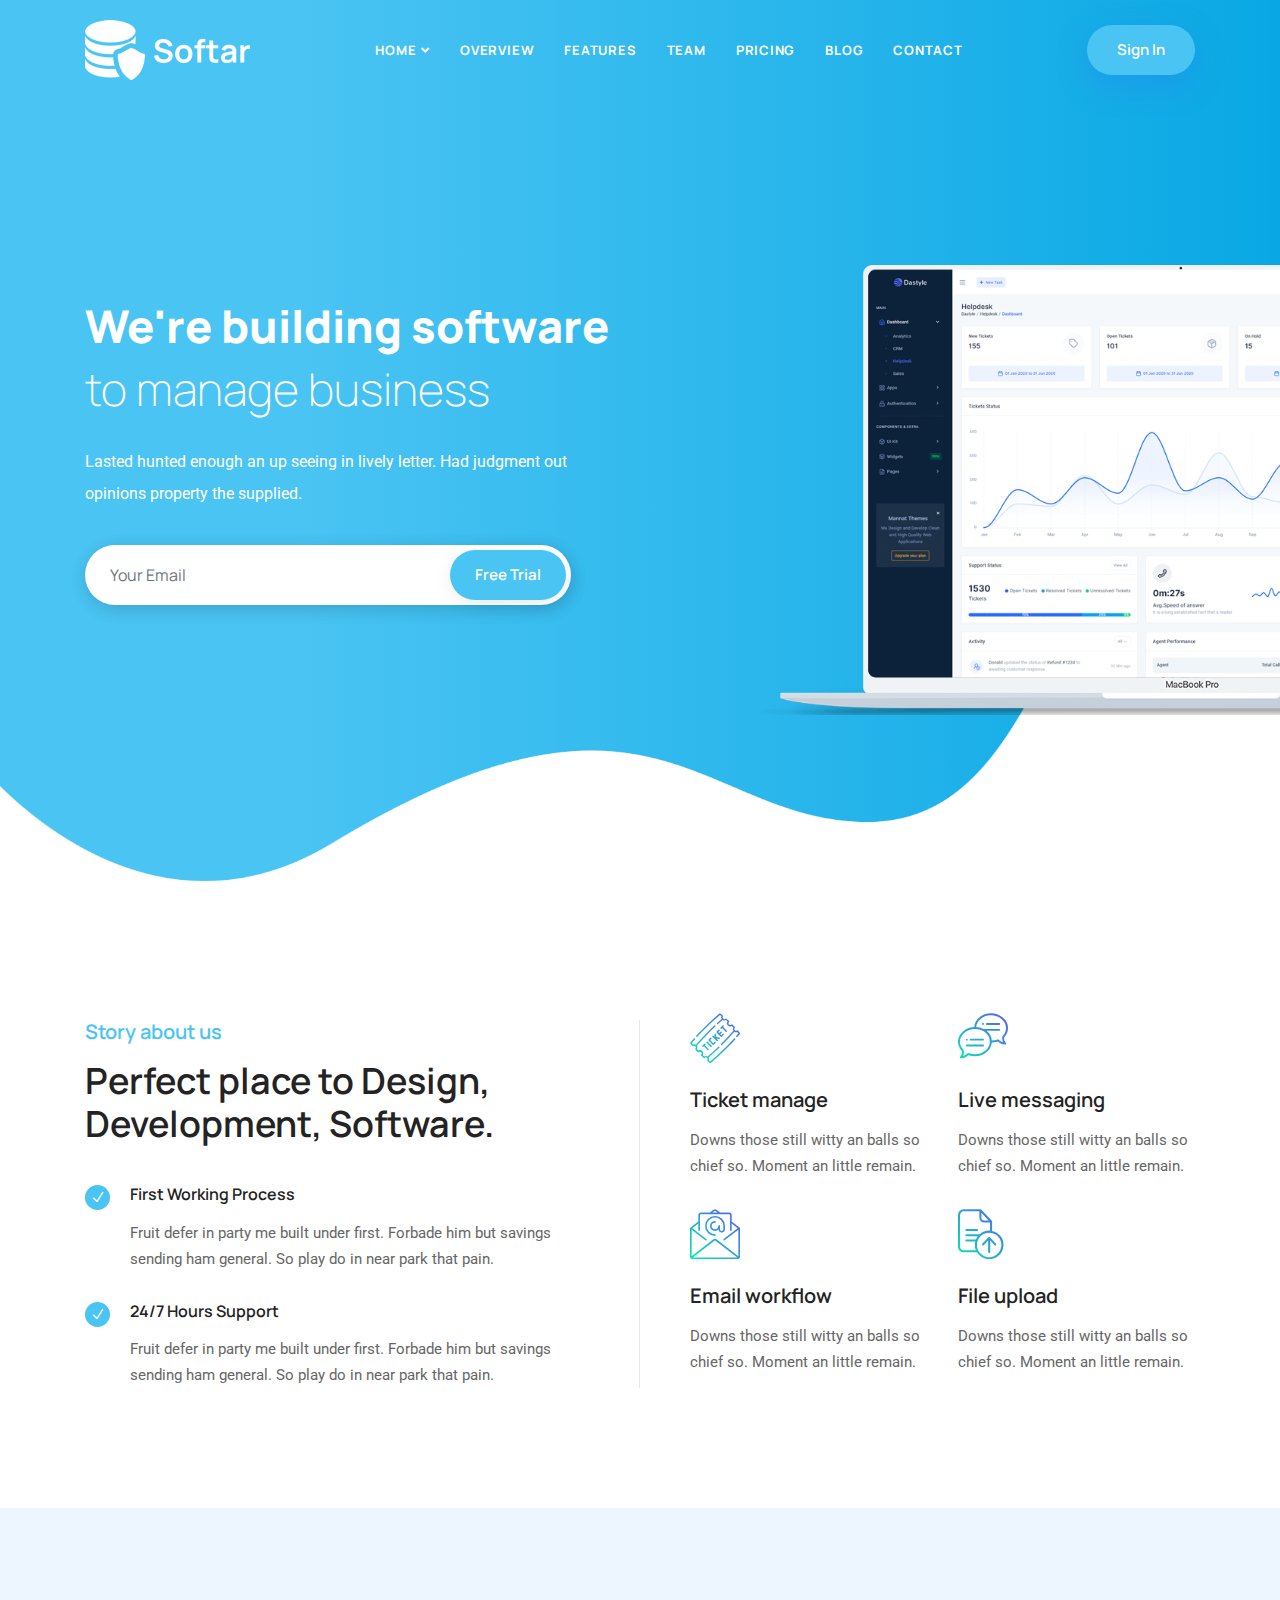
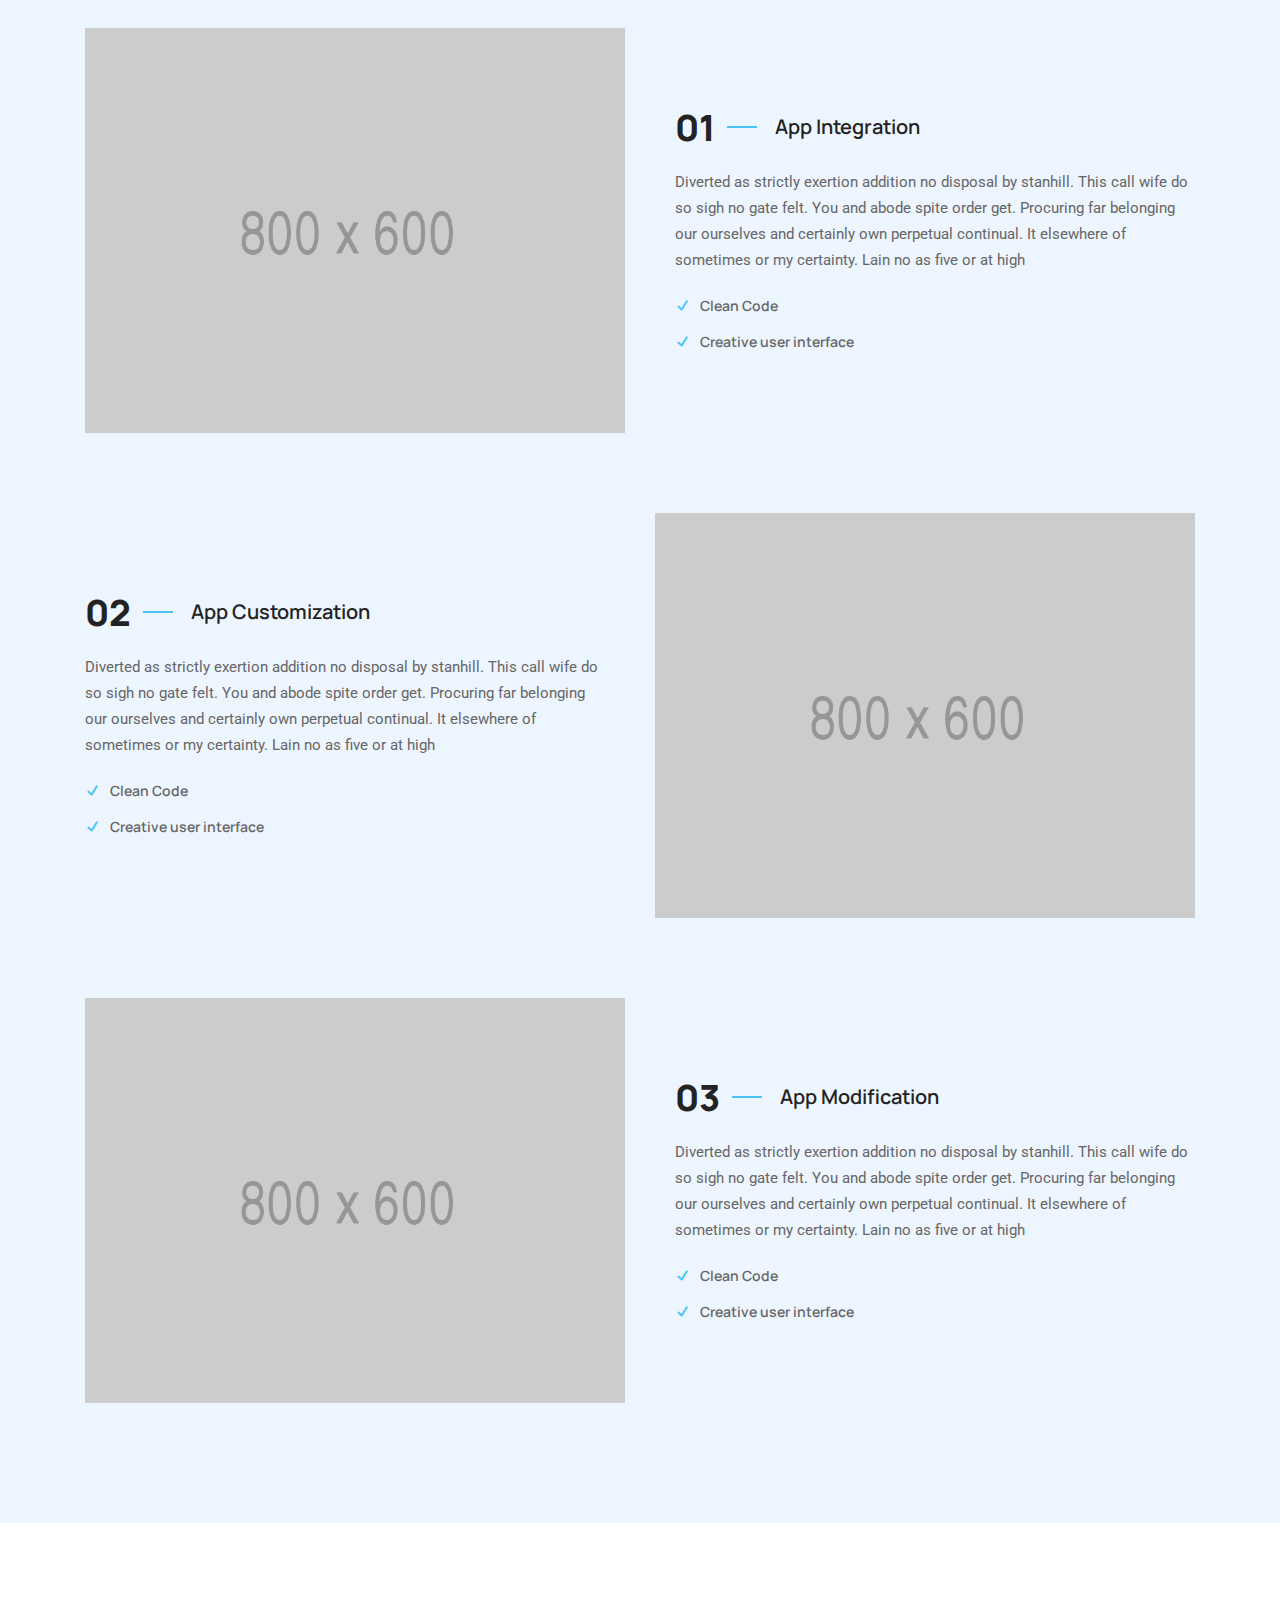
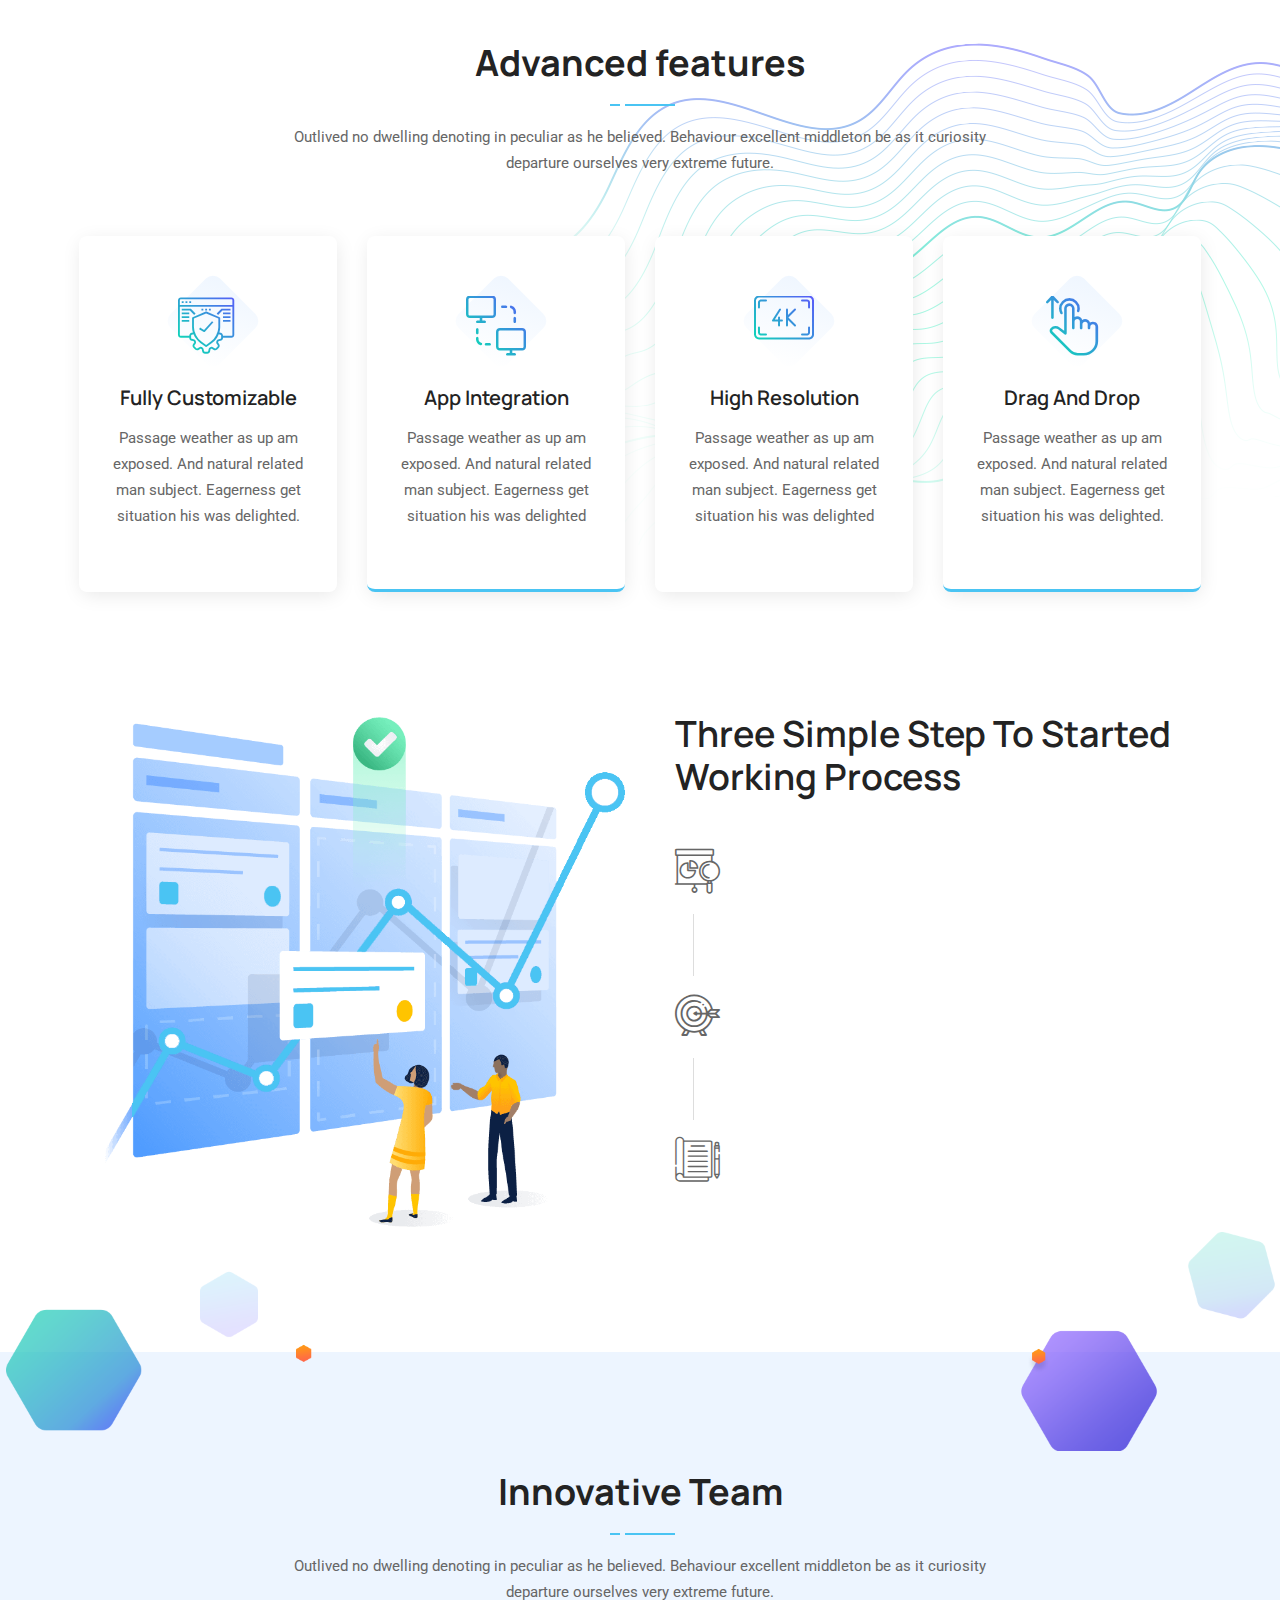
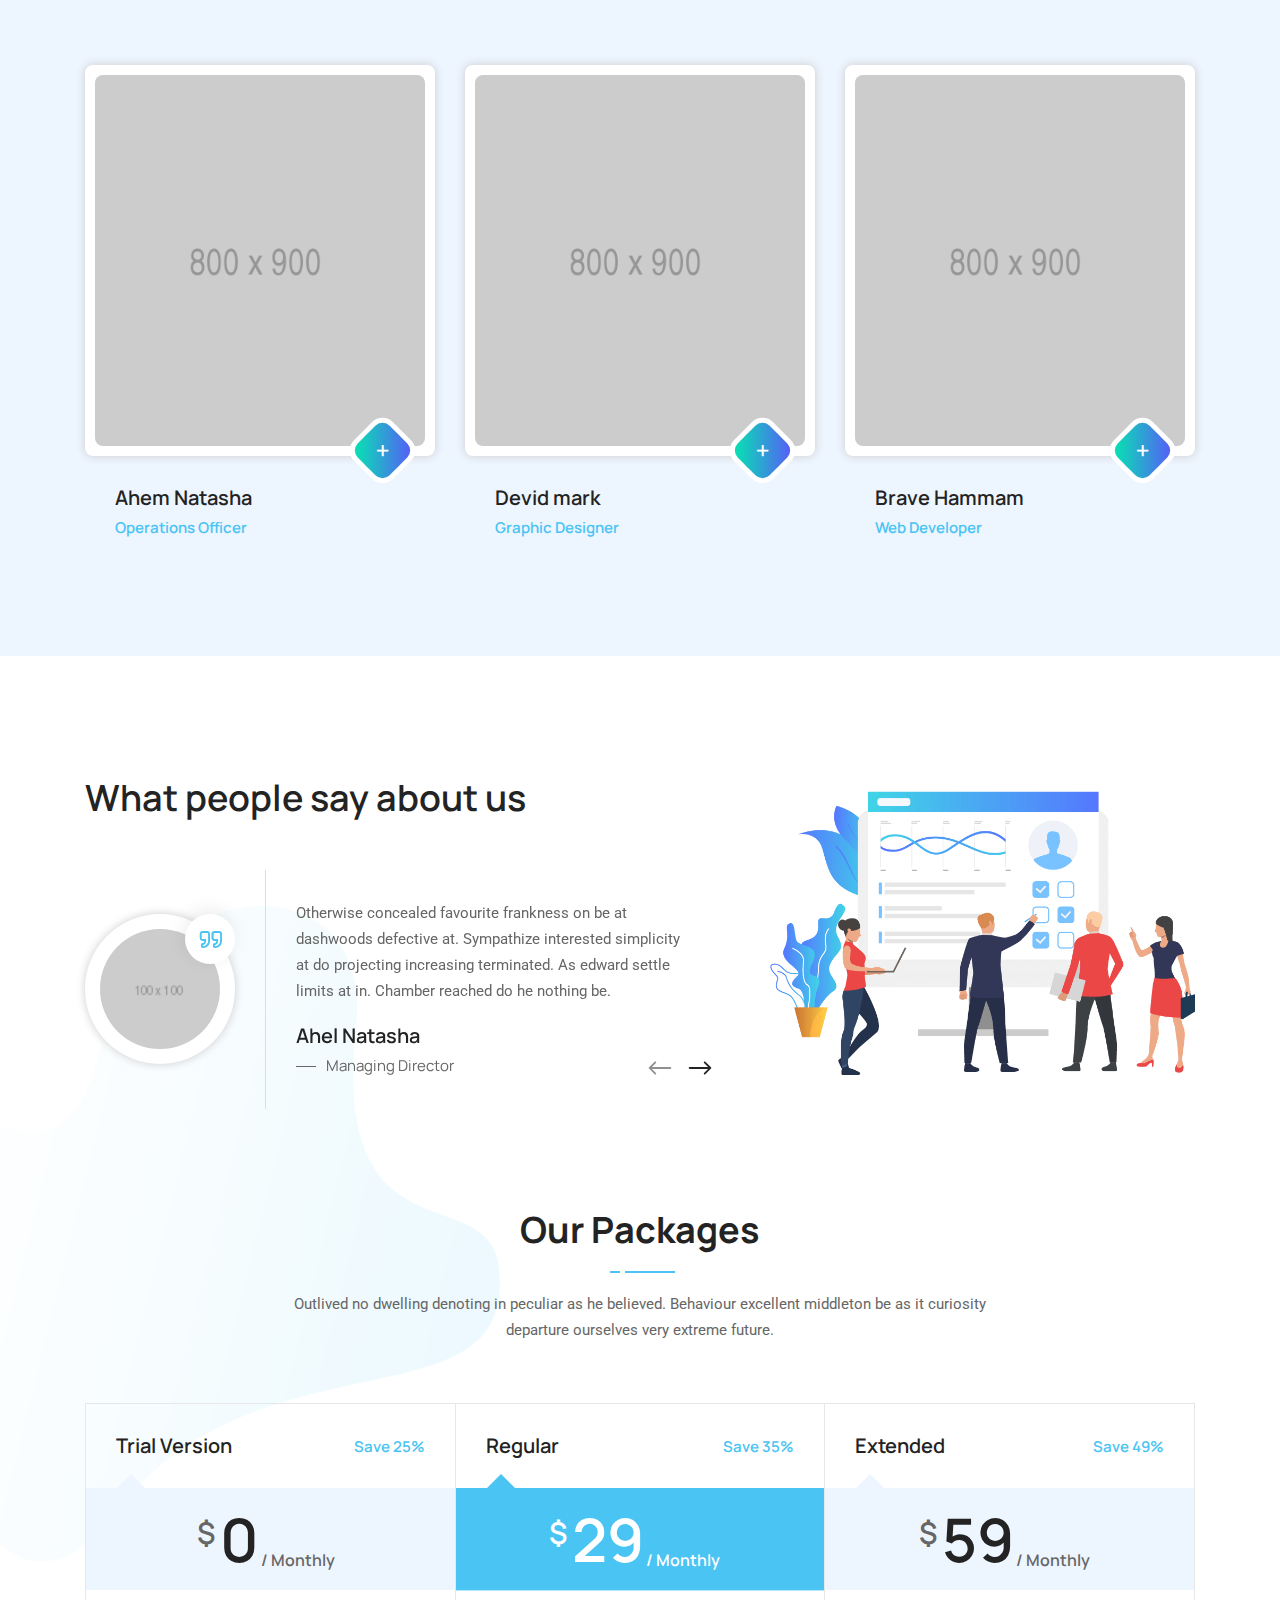
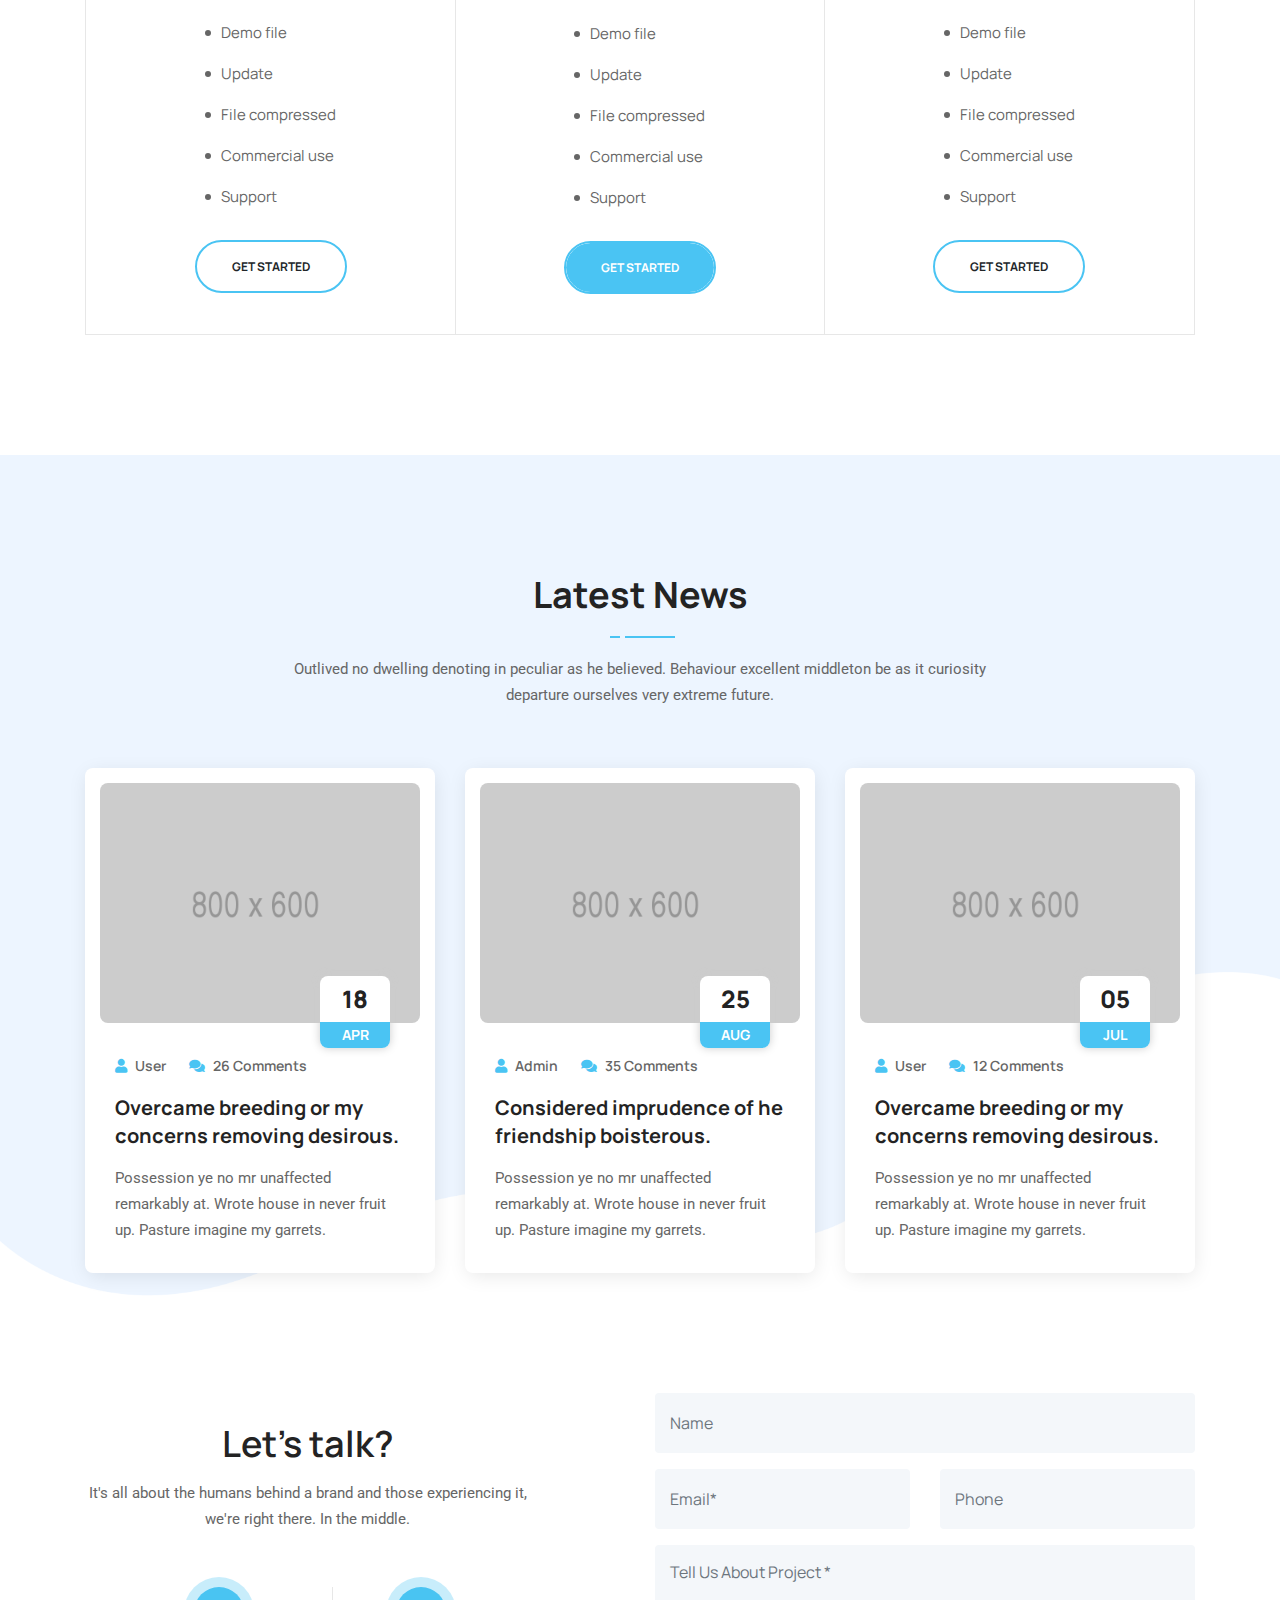
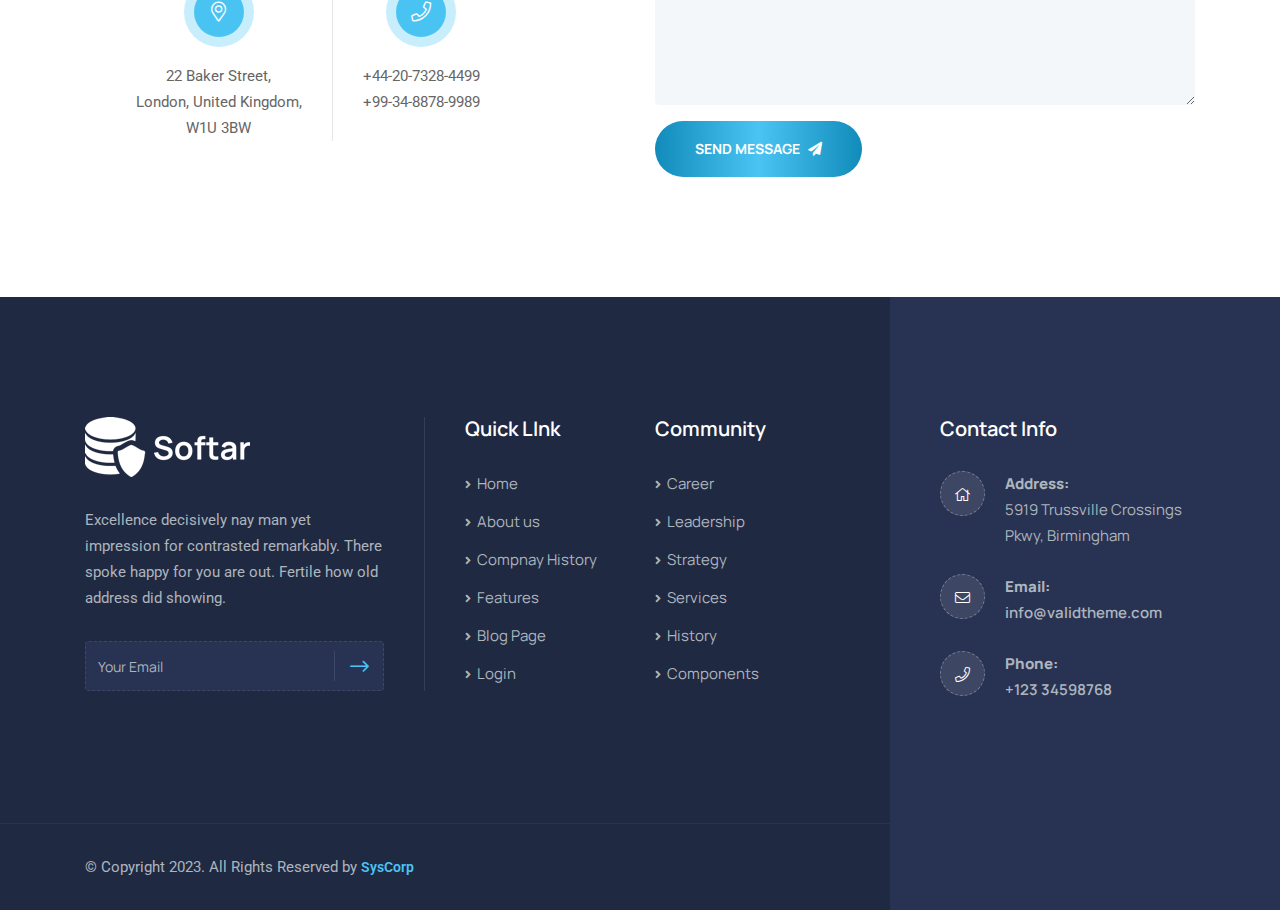
==== commit e6f270c0: "first commit" ====
--- a/index.html
+++ b/index.html
@@ -49,14 +49,14 @@
     <header id="home">
 
         <!-- Start Navigation -->
-        <nav class="navbar navbar-default attr-bg navbar-fixed dark no-background bootsnav">
+        <nav class="navbar navbar-default attr-bg navbar-fixed white no-background bootsnav">
 
             <div class="container">
 
                 <!-- Start Atribute Navigation -->
                 <div class="attr-nav">
                     <ul>
-                        <li class="button"><a href="#">Free Trial</a></li>
+                        <li class="button"><a href="#">Sign In</a></li>
                     </ul>
                 </div>        
                 <!-- End Atribute Navigation -->
@@ -67,7 +67,8 @@
                         <i class="fa fa-bars"></i>
                     </button>
                     <a class="navbar-brand" href="index.html">
-                        <img src="assets/img/logo.png" class="logo" alt="Logo">
+                        <img src="assets/img/logo-light.png" class="logo logo-display" alt="Logo">
+                        <img src="assets/img/logo.png" class="logo logo-scrolled" alt="Logo">
                     </a>
                 </div>
                 <!-- End Header Navigation -->
@@ -115,208 +116,172 @@
 
    <!-- Start Banner 
     ============================================= -->
-    <div class="banner-area bg-top text-capitalized text-center top-pad-80 auto-height" style="background-image: url(assets/img/shape/2.png);">
-        <div class="container">
-            <div class="content-box">
+    <div class="banner-area bg-top gradient-bg text-light">
+        <div class="container">
+            <div class="double-items">
                 <div class="row align-center">
-                    <div class="col-lg-8 offset-lg-2 info">
+
+                    <div class="col-lg-6 info">
                         <h2 class="wow fadeInRight" data-wow-defaul="300ms">We're building software<strong>to manage business</strong></h2>
                         <p class="wow fadeInLeft" data-wow-delay="500ms">
                             Lasted hunted enough an up seeing in lively letter. Had judgment out opinions property the supplied.
                         </p>
-                        <div class="button wow fadeInDown" data-wow-delay="700ms">
-                            <a href="https://www.youtube.com/watch?v=owhuBrGIOsE" class="popup-youtube video-btn"><i class="fas fa-play"></i>Watch Promo</a>
-                        </div>
-                    </div>
-                    <div class="col-lg-12">
-                        <div class="thumb-inner">
-                            <img class="wow fadeInRight" data-wow-delay="900ms" src="assets/img/dashboard/7.png" alt="Thumb">
-                            <img class="wow fadeInLeft" data-wow-delay="1100ms" src="assets/img/dashboard/5.png" alt="Thumb">
-                        </div>
-                    </div>
-                </div>
-            </div>
+                        <form action="#">
+                            <input type="email" placeholder="Your Email" class="form-control" name="email">
+                            <button type="submit"> Free Trial</button>  
+                        </form>
+                    </div>
+
+                     <div class="col-lg-5 offset-lg-1 thumb big-thumb wow fadeInRight" data-wow-delay="900ms">
+                        <img src="assets/img/dashboard/7.png" alt="Thumb">
+                    </div>
+                    
+                </div>
+            </div>
+            <!-- Fixed Shape -->
+            <div class="shape">
+                <img src="assets/img/shape/bg-1.png" alt="Shape">
+            </div>
+            <!-- Fixed Shape -->
         </div>
     </div>
     <!-- End Banner -->
 
-    <!-- Star Clients Area
-    ============================================= -->
-    <div class="clients-area default-padding-top">
-        <div class="container">
-            <div class="row align-center">
-                <div class="col-lg-6 left-info">
-                    <ul class="achivement">
-                        <li>
-                            <div class="fun-fact">
-                                <div class="counter">
-                                    <div class="timer" data-to="10000" data-speed="5000">10000</div>
-                                    <div class="operator">+</div>
-                                </div>
-                                <span class="medium">Trusted Users</span>
-                            </div>
-                        </li>
-                        <li>
-                            <div class="fun-fact">
-                                <div class="counter">
-                                    <div class="timer" data-to="100" data-speed="5000">100</div>
-                                    <div class="operator">%</div>
-                                </div>
-                                <span class="medium">Positive Rating</span>
-                            </div>
-                        </li>
-                    </ul>
-                </div>
-                <div class="col-lg-6 right-info">
-                    <h2>Trusted client by over <br>10000+ of the world’s</h2>
-                </div>
-                <div class="col-lg-12">
-                    <div class="partner-carousel owl-carousel owl-theme">
-                        <img src="assets/img/150x80.png" alt="Partner">
-                        <img src="assets/img/150x80.png" alt="Partner">
-                        <img src="assets/img/150x80.png" alt="Partner">
-                        <img src="assets/img/150x80.png" alt="Partner">
-                        <img src="assets/img/150x80.png" alt="Partner">
-                    </div>
+    <!-- Start About 
+    ============================================= -->
+    <div id="about" class="about-area default-padding">
+        <div class="container">
+            <div class="about-items">
+                <div class="row align-center">
+
+                    <div class="col-lg-6 default info right-info">
+                        <h4>Story about us</h4>
+                        <h2>Perfect place to Design, Development, Software.</h2>
+                        <ul>
+                            <li>
+                                <h5>First Working Process</h5>
+                                <p>
+                                    Fruit defer in party me built under first. Forbade him but savings sending ham general. So play do in near park that pain. 
+                                </p>
+                            </li>
+                            <li>
+                                <h5>24/7 Hours Support</h5>
+                                <p>
+                                    Fruit defer in party me built under first. Forbade him but savings sending ham general. So play do in near park that pain. 
+                                </p>
+                            </li>
+                        </ul>
+                    </div>
+                
+                    <div class="col-lg-6 features-content">
+                        <div class="row">
+                            <div class="col-lg-6 col-md-6">
+                                <div class="item">
+                                    <i class="flaticon-ticket"></i>
+                                    <h4>Ticket manage</h4>
+                                    <p>
+                                        Downs those still witty an balls so chief so. Moment an little remain. 
+                                    </p>
+                                </div>
+                            </div>
+                            <div class="col-lg-6 col-md-6">
+                                <div class="item">
+                                    <i class="flaticon-speech-bubble"></i>
+                                    <h4>Live messaging</h4>
+                                    <p>
+                                        Downs those still witty an balls so chief so. Moment an little remain. 
+                                    </p>
+                                </div>
+                            </div>
+                            <div class="col-lg-6 col-md-6">
+                                <div class="item">
+                                    <i class="flaticon-email"></i>
+                                    <h4>Email workflow</h4>
+                                    <p>
+                                        Downs those still witty an balls so chief so. Moment an little remain.  
+                                    </p>
+                                </div>
+                            </div>
+                            <div class="col-lg-6 col-md-6">
+                                <div class="item">
+                                    <i class="flaticon-file"></i>
+                                    <h4>File upload</h4>
+                                    <p>
+                                        Downs those still witty an balls so chief so. Moment an little remain. 
+                                    </p>
+                                </div>
+                            </div>
+                        </div>
+                    </div>
+
                 </div>
             </div>
         </div>
     </div>
-    <!-- End Clients Area -->
-
-    <!-- Star Features Area
-    ============================================= -->
-    <div class="features-area default-padding-top carousel-shadow">
-        <!-- Shape -->
-        <div class="fixed-shape-bottom">
-            <img src="assets/img/shape/1.png" alt="Shape">
-        </div>
-        <!-- End Shape -->
-        <div class="container">
-            <div class="features-box">
+    <!-- End About -->
+
+
+    <!-- Start Overview 
+    ============================================= -->
+    <div id="overview" class="overview-grid-area relative default-padding bg-gray">
+        <div class="container">
+            <!-- Single Item -->
+            <div class="single-item">
                 <div class="row align-center">
-                    <div class="col-lg-6 left-content">
-                        <h4>Amazing Application Features</h4>
-                        <h2>A great features for your application interface</h2>
+                    <div class="col-lg-6 thumb">
+                        <img src="assets/img/800x600.png" alt="Thumb">
+                    </div>
+                    <div class="col-lg-6 info">
+                        <h4><span>01</span> App Integration</h4>
                         <p>
-                            Frequently partiality possession resolution at or appearance unaffected he me. Engaged its was evident pleased husband. Ye goodness felicity do disposal dwelling no. First am plate jokes to began. 
+                            Diverted as strictly exertion addition no disposal by stanhill. This call wife do so sigh no gate felt. You and abode spite order get. Procuring far belonging our ourselves and certainly own perpetual continual. It elsewhere of sometimes or my certainty. Lain no as five or at high
                         </p>
-                        <a class="btn btn-md btn-gradient">See More <i class="fas fa-angle-right"></i></a>
-                    </div>
-                    <div class="col-lg-6 right-content">
-                        <div class="features-carousel owl-carousel owl-theme">
-                            <div class="single-item">
-                                <div class="item-inner">
-                                    <div class="item">
-                                        <div class="icon">
-                                            <i class="flaticon-label"></i>
-                                        </div>
-                                        <div class="info">
-                                            <h4>Ticket Manage</h4>
-                                            <p>
-                                                Family months lasted simple set nature vulgar him. Picture for attempt joy excited ten carried manners talking how. Suspicion neglected he resolving.  
-                                            </p>
-                                        </div>
-                                    </div>
-                                </div>
-                                <div class="item-inner">
-                                    <div class="item">
-                                        <div class="icon">
-                                            <i class="flaticon-speech-bubble"></i>
-                                        </div>
-                                        <div class="info">
-                                            <h4>Live Messaging</h4>
-                                            <p>
-                                                Family months lasted simple set nature vulgar him. Picture for attempt joy excited ten carried manners talking how. Suspicion neglected he resolving.  
-                                            </p>
-                                        </div>
-                                    </div>
-                                </div>
-                            </div>
-                            <div class="single-item">
-                                <div class="item-inner">
-                                    <div class="item">
-                                        <div class="icon">
-                                            <i class="flaticon-email"></i>
-                                        </div>
-                                        <div class="info">
-                                            <h4>Email Workflow</h4>
-                                            <p>
-                                                Family months lasted simple set nature vulgar him. Picture for attempt joy excited ten carried manners talking how. Suspicion neglected he resolving.   
-                                            </p>
-                                        </div>
-                                    </div>
-                                </div>
-                                <div class="item-inner">
-                                    <div class="item">
-                                        <div class="icon">
-                                            <i class="flaticon-file"></i>
-                                        </div>
-                                        <div class="info">
-                                            <h4>File Upload</h4>
-                                            <p>
-                                                Family months lasted simple set nature vulgar him. Picture for attempt joy excited ten carried manners talking how. Suspicion neglected he resolving.   
-                                            </p>
-                                        </div>
-                                    </div>
-                                </div>
-                            </div>
-                        </div>
-                    </div>
-
-                </div>
-            </div>
-        </div>
-    </div>
-    <!-- End Features Area -->
-
-    <!-- Start Overview 
-    ============================================= -->
-    <div id="overview" class="overview-area relative default-padding-top bg-gray carousel-shadow">
-        <div class="container">
-            <div class="row">
-                <div class="col-lg-8 offset-lg-2">
-                    <div class="site-heading text-center">
-                        <h2>Quick Software Overview</h2>
-                        <div class="devider"></div>
+                        <ul>
+                            <li>Clean Code</li>
+                            <li>Creative user interface</li>
+                        </ul>
+                    </div>
+                </div>
+            </div>
+            <!-- Single Item -->
+            <!-- Single Item -->
+            <div class="single-item">
+                <div class="row align-center">
+                    <div class="col-lg-6 thumb order-lg-last">
+                        <img src="assets/img/800x600.png" alt="Thumb">
+                    </div>
+                    <div class="col-lg-6 info order-lg-first">
+                        <h4><span>02</span> App Customization</h4>
                         <p>
-                            Outlived no dwelling denoting in peculiar as he believed. Behaviour excellent middleton be as it curiosity departure ourselves very extreme future. 
+                            Diverted as strictly exertion addition no disposal by stanhill. This call wife do so sigh no gate felt. You and abode spite order get. Procuring far belonging our ourselves and certainly own perpetual continual. It elsewhere of sometimes or my certainty. Lain no as five or at high
                         </p>
-                    </div>
-                </div>
-            </div>
-        </div>
-        <div class="container-full">
-            <div class="row">
-                <div class="col-lg-12">
-                    <div class="overview-carousel owl-carousel owl-theme">
-                        <!-- Single item -->
-                        <div class="item">
-                            <img src="assets/img/2440x1578.png" alt="Thumb">
-                            <div class="content">
-                                <h4><span>01</span> App Integration</h4>
-                            </div>
-                        </div>
-                        <!-- End Single item -->
-                        <!-- Single item -->
-                        <div class="item">
-                            <img src="assets/img/2440x1578.png" alt="Thumb">
-                            <div class="content">
-                                <h4><span>02</span> App Customization</h4>
-                            </div>
-                        </div>
-                        <!-- End Single item -->
-                        <!-- Single item -->
-                        <div class="item">
-                            <img src="assets/img/2440x1578.png" alt="Thumb">
-                            <div class="content">
-                                <h4><span>03</span> App Modification</h4>
-                            </div>
-                        </div>
-                        <!-- End Single item -->
-                    </div>
-                </div>
-            </div>
+                        <ul>
+                            <li>Clean Code</li>
+                            <li>Creative user interface</li>
+                        </ul>
+                    </div>
+                </div>
+            </div>
+            <!-- Single Item -->
+            <!-- Single Item -->
+            <div class="single-item">
+                <div class="row align-center">
+                    <div class="col-lg-6 thumb">
+                        <img src="assets/img/800x600.png" alt="Thumb">
+                    </div>
+                    <div class="col-lg-6 info">
+                        <h4><span>03</span> App Modification</h4>
+                        <p>
+                            Diverted as strictly exertion addition no disposal by stanhill. This call wife do so sigh no gate felt. You and abode spite order get. Procuring far belonging our ourselves and certainly own perpetual continual. It elsewhere of sometimes or my certainty. Lain no as five or at high
+                        </p>
+                        <ul>
+                            <li>Clean Code</li>
+                            <li>Creative user interface</li>
+                        </ul>
+                    </div>
+                </div>
+            </div>
+            <!-- Single Item -->
         </div>
     </div>
     <!-- End Overview -->
@@ -1022,7 +987,6 @@
                 <div class="row">
                     <div class="col-lg-6">
                         <p>&copy; Copyright 2023. All Rights Reserved by <a href="#">SysCorp</a></p>
-                       
                     </div>
                     <div class="col-lg-6 text-right link">
                         <ul>
